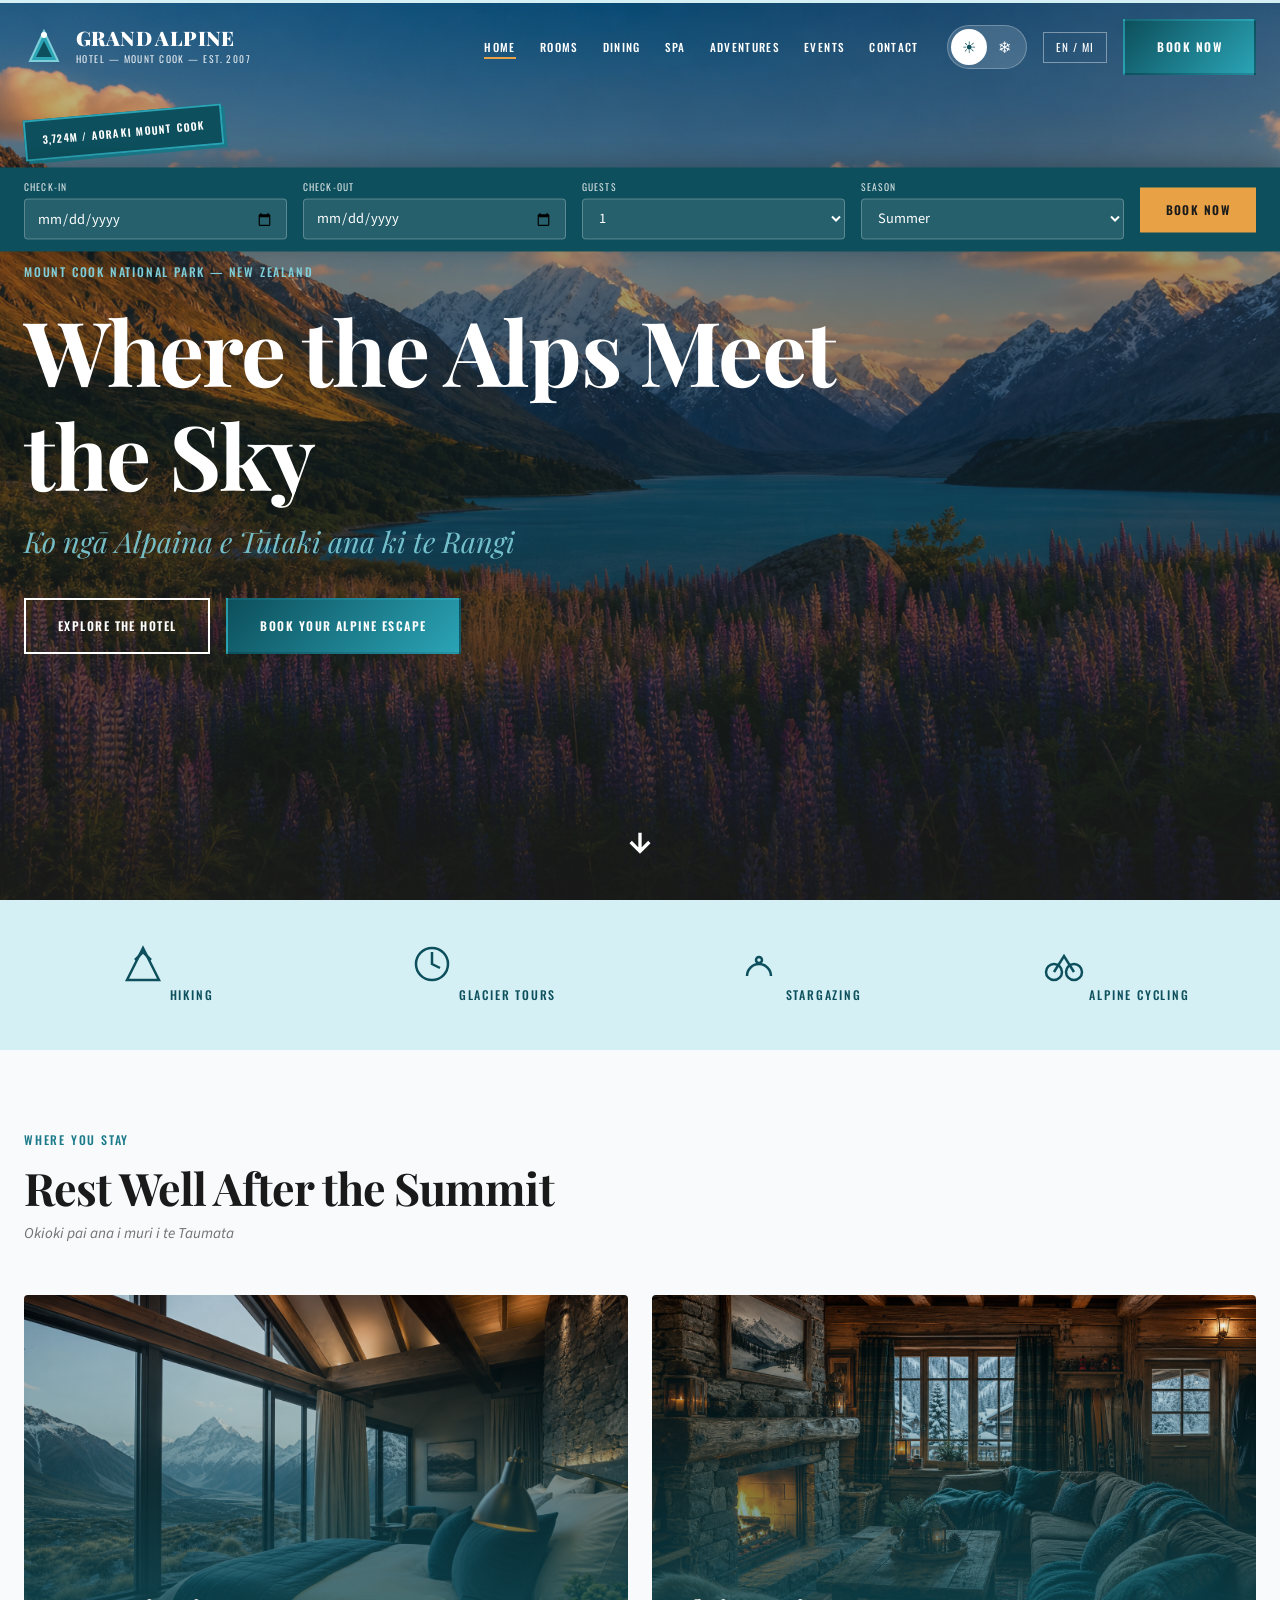
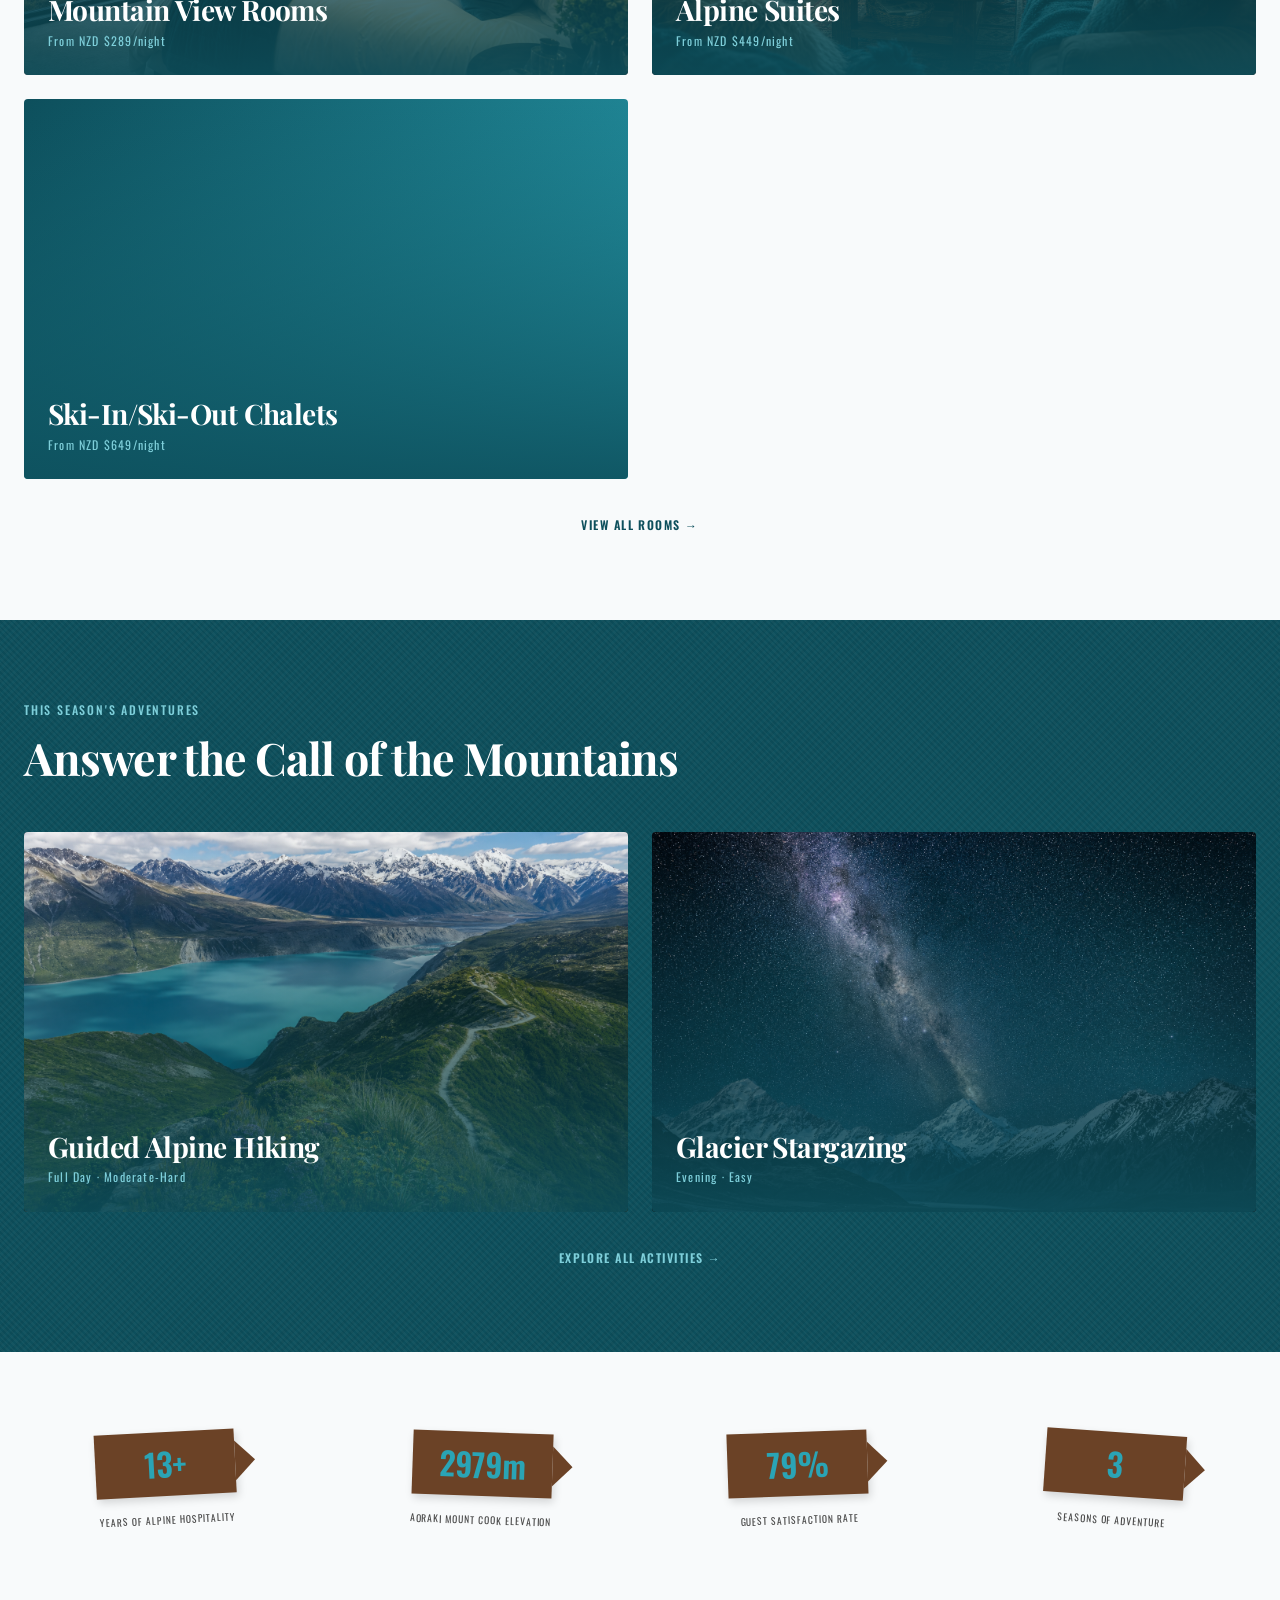
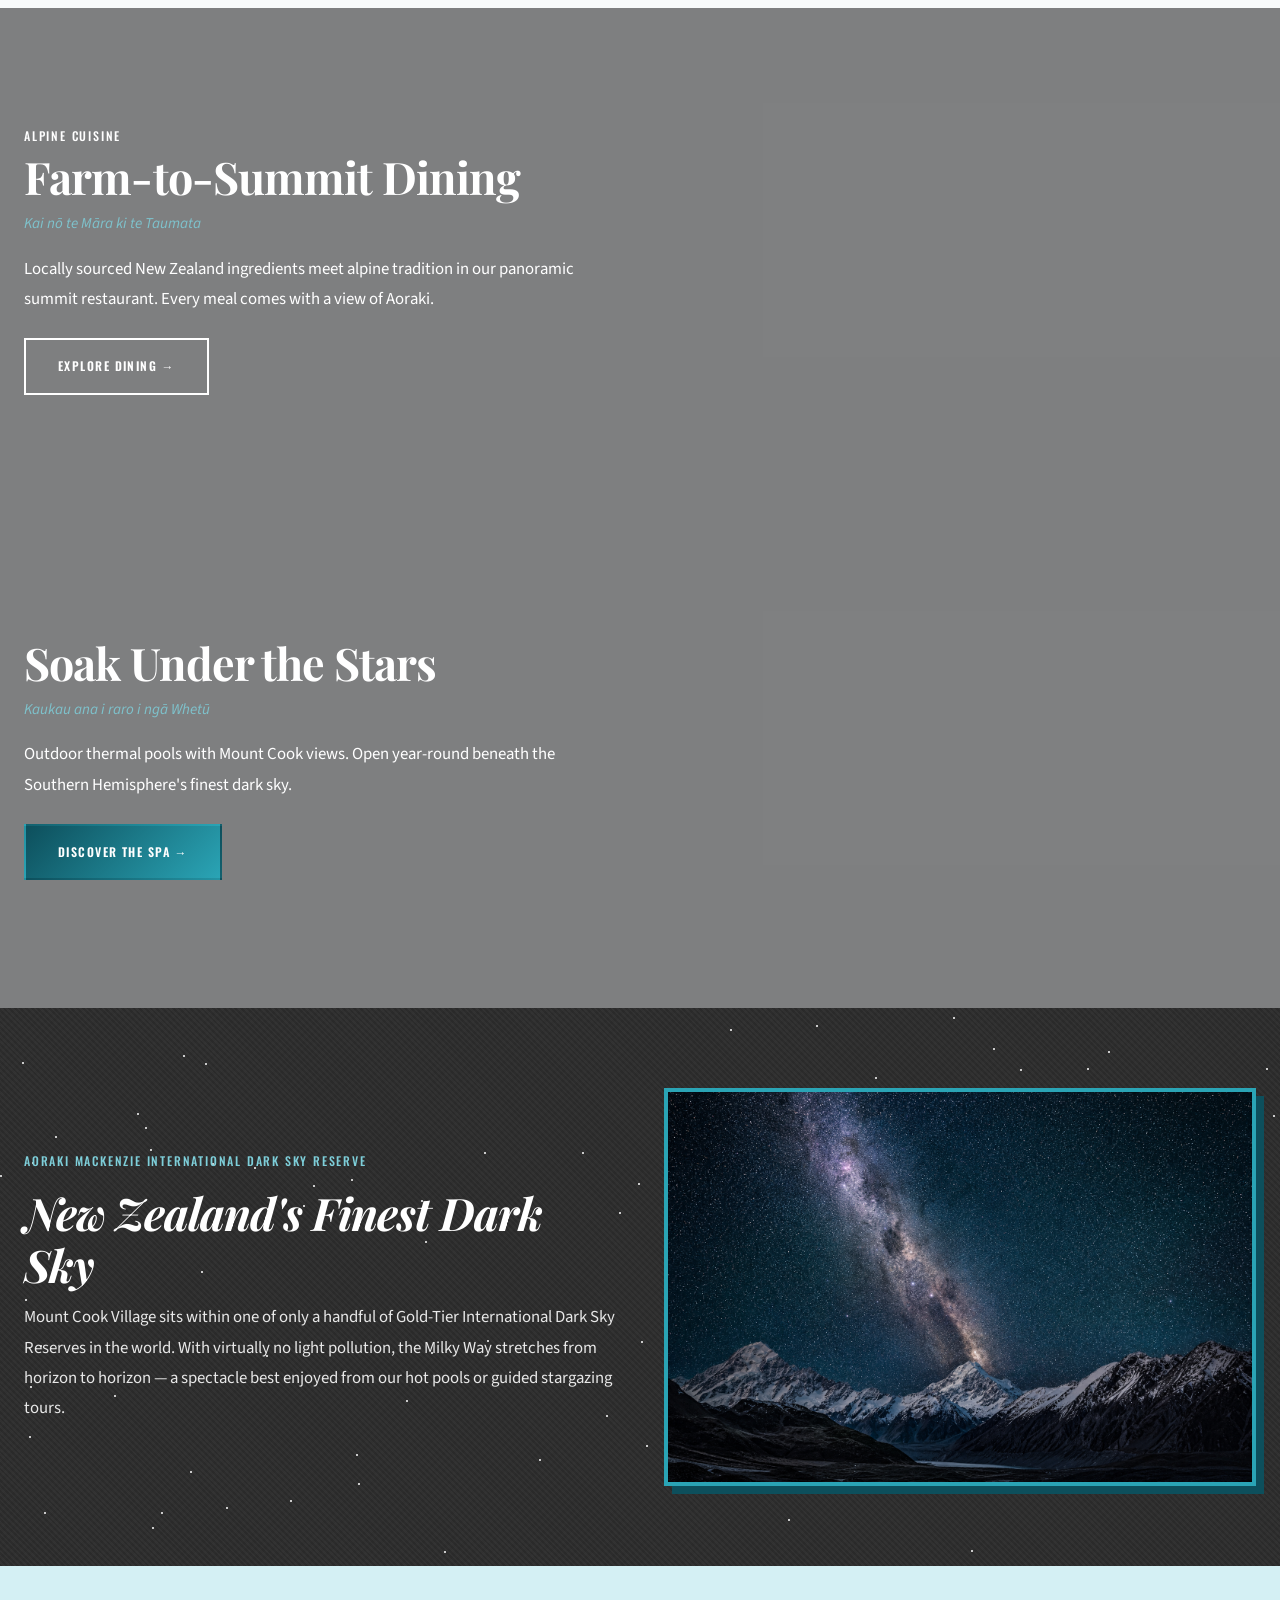
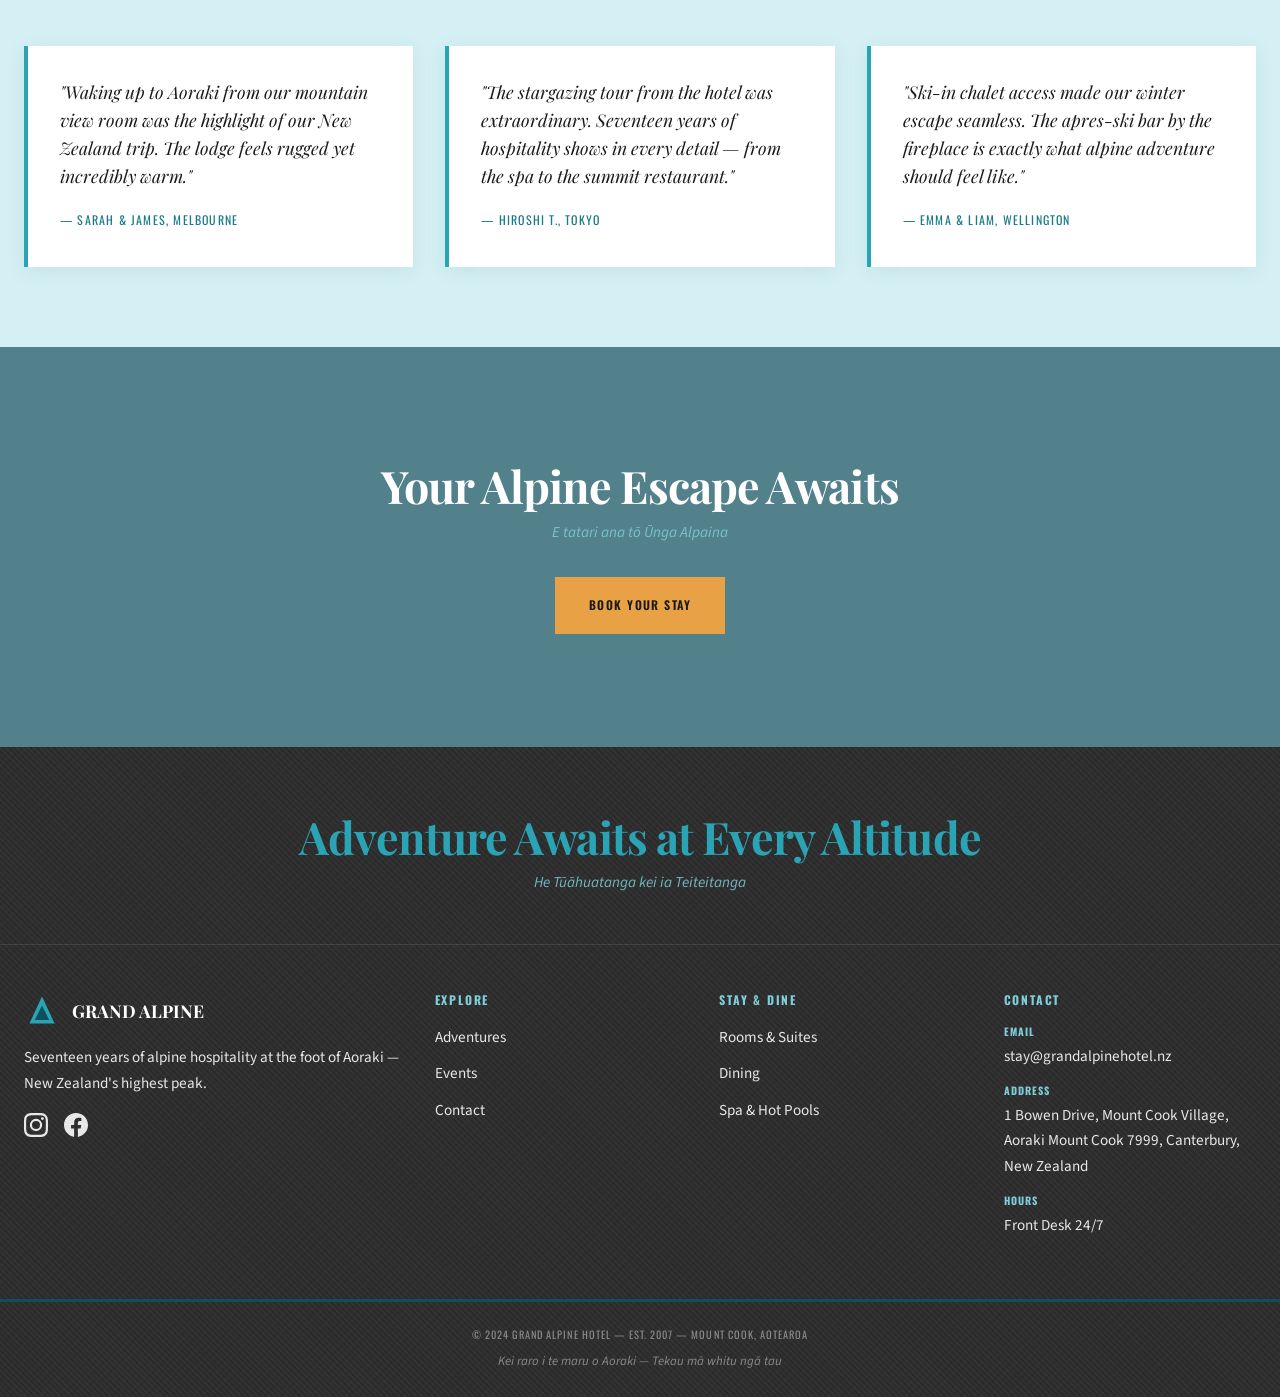
==== index.html @ 7643e5be "Add Grand Alpine Hotel bilingual alpine adventure lodge website. Seven-page static site with season " ====
<!DOCTYPE html>
<html lang="en">
<head>
  <meta charset="UTF-8">
  <meta name="viewport" content="width=device-width, initial-scale=1.0">
  <meta name="description" content="Grand Alpine Hotel — Alpine adventure lodge at the foot of Aoraki Mount Cook, New Zealand. Est. 2007.">
  <title>Grand Alpine Hotel | Mount Cook, New Zealand</title>
  <link rel="stylesheet" href="styles/base.css">
  <link rel="stylesheet" href="styles/navbar.css">
  <link rel="stylesheet" href="styles/booking-bar.css">
  <link rel="stylesheet" href="styles/hero.css">
  <link rel="stylesheet" href="styles/components.css">
  <link rel="stylesheet" href="styles/sections.css">
  <link rel="stylesheet" href="styles/responsive.css">
</head>
<body data-season="summer">

  <div class="altitude-bar" aria-hidden="true"><div class="altitude-bar__fill"></div></div>

  <header class="navbar">
    <div class="navbar__inner">
      <a href="index.html" class="navbar__logo">
        <svg viewBox="0 0 40 40" fill="none" xmlns="http://www.w3.org/2000/svg" aria-hidden="true">
          <path d="M20 4L6 34h28L20 4z" fill="#2AA4B5" stroke="#7ECFDA" stroke-width="2"/>
          <path d="M20 14L12 30h16L20 14z" fill="#0D4F5C"/>
          <circle cx="20" cy="8" r="3" fill="#FFFFFF"/>
        </svg>
        <div class="navbar__logo-text">
          <span class="navbar__logo-name">GRAND ALPINE</span>
          <span class="navbar__logo-sub">HOTEL — MOUNT COOK — EST. 2007</span>
        </div>
      </a>
      <nav class="navbar__nav">
        <ul class="navbar__links">
          <li><a href="index.html" data-en="Home" data-mi="Kāinga">Home</a></li>
          <li><a href="rooms.html" data-en="Rooms" data-mi="Rūma">Rooms</a></li>
          <li><a href="dining.html" data-en="Dining" data-mi="Kai">Dining</a></li>
          <li><a href="spa.html" data-en="Spa" data-mi="Roto">Spa</a></li>
          <li><a href="adventures.html" data-en="Adventures" data-mi="Tūāhuatanga">Adventures</a></li>
          <li><a href="events.html" data-en="Events" data-mi="Hui">Events</a></li>
          <li><a href="contact.html" data-en="Contact" data-mi="Whakapā">Contact</a></li>
        </ul>
        <div class="navbar__actions">
          <div class="season-toggle" role="group" aria-label="Season toggle">
            <button class="season-toggle__btn active" data-season="summer" aria-label="Summer" aria-pressed="true">☀</button>
            <button class="season-toggle__btn" data-season="winter" aria-label="Winter" aria-pressed="false">❄</button>
          </div>
          <button class="lang-toggle" aria-label="Switch language">EN / MI</button>
          <a href="contact.html" class="btn btn--teal" data-en="Book Now" data-mi="Rēhita Ināianei">Book Now</a>
        </div>
      </nav>
      <button class="navbar__hamburger" aria-label="Open menu">
        <span></span><span></span><span></span>
      </button>
    </div>
  </header>

  <nav class="mobile-menu" aria-label="Mobile navigation">
    <div class="elevation-badge mobile-menu__badge">3,724m / AORAKI MOUNT COOK</div>
    <a href="index.html" data-en="Home" data-mi="Kāinga">Home</a>
    <a href="rooms.html" data-en="Rooms" data-mi="Rūma">Rooms</a>
    <a href="dining.html" data-en="Dining" data-mi="Kai">Dining</a>
    <a href="spa.html" data-en="Spa" data-mi="Roto">Spa</a>
    <a href="adventures.html" data-en="Adventures" data-mi="Tūāhuatanga">Adventures</a>
    <a href="events.html" data-en="Events" data-mi="Hui">Events</a>
    <a href="contact.html" data-en="Contact" data-mi="Whakapā">Contact</a>
    <div class="mobile-menu__actions">
      <div class="season-toggle">
        <button class="season-toggle__btn active" data-season="summer" aria-label="Summer">☀</button>
        <button class="season-toggle__btn" data-season="winter" aria-label="Winter">❄</button>
      </div>
      <button class="lang-toggle">EN / MI</button>
    </div>
  </nav>

  <div class="booking-bar">
    <div class="booking-bar__inner">
      <div class="booking-bar__field">
        <label data-en="Check-In" data-mi="Rā Uru">Check-In</label>
        <input type="date" aria-label="Check-in date">
      </div>
      <div class="booking-bar__field">
        <label data-en="Check-Out" data-mi="Rā Puta">Check-Out</label>
        <input type="date" aria-label="Check-out date">
      </div>
      <div class="booking-bar__field">
        <label data-en="Guests" data-mi="Manuhiri">Guests</label>
        <select aria-label="Number of guests">
          <option>1</option><option>2</option><option>3</option><option>4</option><option>5+</option>
        </select>
      </div>
      <div class="booking-bar__field">
        <label data-en="Season" data-mi="Kōanga/Hōtoke">Season</label>
        <select data-booking-season aria-label="Season preference">
          <option value="summer" data-en="Summer" data-mi="Kōanga">Summer</option>
          <option value="winter" data-en="Winter" data-mi="Hōtoke">Winter</option>
        </select>
      </div>
      <button class="btn btn--amber" data-en="Book Now" data-mi="Rēhita Ināianei">Book Now</button>
    </div>
  </div>

  <main>
    <!-- HERO -->
    <section class="hero hero--home">
      <div class="hero__bg hero__bg--summer" aria-hidden="true"></div>
      <div class="hero__bg hero__bg--winter" aria-hidden="true"></div>
      <div class="hero__overlay"></div>
      <div class="snow-container" aria-hidden="true"></div>
      <div class="elevation-badge">3,724m / AORAKI MOUNT COOK</div>
      <div class="hero__content">
        <p class="label hero__label" data-en="Mount Cook National Park — New Zealand" data-mi="Te Pāka o Aoraki — Aotearoa">Mount Cook National Park — New Zealand</p>
        <h1 class="hero__title">
          <span data-en="Where the Alps Meet the Sky" data-mi="Ko ngā Alpaina e Tūtaki ana ki te Rangi">Where the Alps Meet the Sky</span>
        </h1>
        <p class="hero__maori" data-en="Ko ngā Alpaina e Tūtaki ana ki te Rangi" data-mi="Ko ngā Alpaina e Tūtaki ana ki te Rangi">Ko ngā Alpaina e Tūtaki ana ki te Rangi</p>
        <div class="hero__ctas">
          <a href="rooms.html" class="btn btn--outline" data-en="Explore the Hotel" data-mi="Tūhura i te Hōtēra">Explore the Hotel</a>
          <a href="contact.html" class="btn btn--teal" data-en="Book Your Alpine Escape" data-mi="Rēhita tō Ūnga Alpaina">Book Your Alpine Escape</a>
        </div>
      </div>
      <div class="scroll-arrow" aria-hidden="true">
        <svg viewBox="0 0 24 24" fill="none" stroke="currentColor" stroke-width="2.5"><path d="M12 5v14M5 12l7 7 7-7"/></svg>
      </div>
    </section>

    <!-- SEASON HIGHLIGHTS -->
    <section class="season-strip">
      <div class="season-strip__grid">
        <div class="season-strip__summer">
          <div class="season-strip__item">
            <svg viewBox="0 0 48 48" fill="none" stroke="currentColor" stroke-width="2.5"><path d="M24 8L8 40h32L24 8z"/><path d="M16 20l8-8 8 8"/></svg>
            <span class="label" data-en="Hiking" data-mi="Hīkoi">Hiking</span>
          </div>
          <div class="season-strip__item">
            <svg viewBox="0 0 48 48" fill="none" stroke="currentColor" stroke-width="2.5"><circle cx="24" cy="24" r="16"/><path d="M24 12v12l8 4"/></svg>
            <span class="label" data-en="Glacier Tours" data-mi="Haerenga Kōpatapata">Glacier Tours</span>
          </div>
          <div class="season-strip__item">
            <svg viewBox="0 0 48 48" fill="none" stroke="currentColor" stroke-width="2.5"><circle cx="24" cy="20" r="3"/><path d="M12 36c0-6.627 5.373-12 12-12s12 5.373 12 12"/></svg>
            <span class="label" data-en="Stargazing" data-mi="Mātai Whetū">Stargazing</span>
          </div>
          <div class="season-strip__item">
            <svg viewBox="0 0 48 48" fill="none" stroke="currentColor" stroke-width="2.5"><circle cx="16" cy="32" r="8"/><circle cx="36" cy="32" r="8"/><path d="M16 32l10-16 10 16"/></svg>
            <span class="label" data-en="Alpine Cycling" data-mi="Eke Pahikara Alpaina">Alpine Cycling</span>
          </div>
        </div>
        <div class="season-strip__winter">
          <div class="season-strip__item">
            <svg viewBox="0 0 48 48" fill="none" stroke="currentColor" stroke-width="2.5"><path d="M8 36l16-28 16 28"/><path d="M16 28h16"/></svg>
            <span class="label" data-en="Skiing" data-mi="Reti Hukapapa">Skiing</span>
          </div>
          <div class="season-strip__item">
            <svg viewBox="0 0 48 48" fill="none" stroke="currentColor" stroke-width="2.5"><ellipse cx="24" cy="36" rx="16" ry="4"/><path d="M12 36l6-20h12l6 20"/></svg>
            <span class="label" data-en="Snowshoeing" data-mi="Hīkoi Hukapapa">Snowshoeing</span>
          </div>
          <div class="season-strip__item">
            <svg viewBox="0 0 48 48" fill="none" stroke="currentColor" stroke-width="2.5"><path d="M24 8v32M16 16l8-8 8 8M16 32l8 8 8-8"/></svg>
            <span class="label" data-en="Ice Climbing" data-mi="Piki Tio">Ice Climbing</span>
          </div>
          <div class="season-strip__item">
            <svg viewBox="0 0 48 48" fill="none" stroke="currentColor" stroke-width="2.5"><rect x="8" y="12" width="32" height="24" rx="2"/><circle cx="24" cy="24" r="6"/></svg>
            <span class="label" data-en="Snow Photography" data-mi="Whakaahua Hukapapa">Snow Photography</span>
          </div>
        </div>
      </div>
    </section>

    <!-- ACCOMMODATION PREVIEW -->
    <section class="section accommodation-preview">
      <div class="container">
        <div class="section-heading reveal">
          <span class="label" data-en="Where You Stay" data-mi="Te Wāhi Noho">Where You Stay</span>
          <h2 data-en="Rest Well After the Summit" data-mi="Okioki pai ana i muri i te Taumata">Rest Well After the Summit</h2>
          <p class="maori-text">Okioki pai ana i muri i te Taumata</p>
        </div>
        <div class="card-grid reveal">
          <a href="rooms.html" class="tilt-card">
            <div class="tilt-card__image card-img-mountain"></div>
            <div class="tilt-card__overlay">
              <h3 class="tilt-card__title" data-en="Mountain View Rooms" data-mi="Rūma Tiro Maunga">Mountain View Rooms</h3>
              <span class="tilt-card__price" data-en="From NZD $289/night" data-mi="Mai i te $289 Pō">From NZD $289/night</span>
            </div>
          </a>
          <a href="rooms.html" class="tilt-card">
            <div class="tilt-card__image card-img-chalet"></div>
            <div class="tilt-card__overlay">
              <h3 class="tilt-card__title" data-en="Alpine Suites" data-mi="Suite Alpaina">Alpine Suites</h3>
              <span class="tilt-card__price" data-en="From NZD $449/night" data-mi="Mai i te $449 Pō">From NZD $449/night</span>
            </div>
          </a>
          <a href="rooms.html" class="tilt-card">
            <div class="tilt-card__image placeholder-teal"></div>
            <div class="tilt-card__overlay">
              <h3 class="tilt-card__title" data-en="Ski-In/Ski-Out Chalets" data-mi="Chalet Reti Hukapapa">Ski-In/Ski-Out Chalets</h3>
              <span class="tilt-card__price" data-en="From NZD $649/night" data-mi="Mai i te $649 Pō">From NZD $649/night</span>
            </div>
          </a>
        </div>
        <div class="reveal" style="margin-top:2rem;text-align:center;">
          <a href="rooms.html" class="btn--link" data-en="View All Rooms →" data-mi="Tirohia ngā Rūma Katoa →">View All Rooms →</a>
        </div>
      </div>
    </section>

    <!-- ADVENTURE SHOWCASE -->
    <section class="adventure-showcase stone-texture">
      <div class="container">
        <div class="section-heading reveal">
          <span class="label" data-en="This Season's Adventures" data-mi="Ngā Tūāhuatanga o tēnei Kōanga/Hōtoke">This Season's Adventures</span>
          <h2 data-en="Answer the Call of the Mountains" data-mi="Whakautu ki te Karanga a ngā Maunga">Answer the Call of the Mountains</h2>
        </div>
        <div class="card-grid card-grid--2 reveal">
          <div class="adventure-showcase__summer">
            <a href="adventures.html" class="tilt-card activity-card">
              <div class="tilt-card__image card-img-hiking" style="position:absolute;inset:0;"></div>
              <div class="tilt-card__overlay">
                <h3 class="tilt-card__title" data-en="Guided Alpine Hiking" data-mi="Hīkoi Alpaina Arataki">Guided Alpine Hiking</h3>
                <span class="tilt-card__price" data-en="Full Day · Moderate-Hard" data-mi="Rā Katoa · Waenganui-Kaha">Full Day · Moderate-Hard</span>
              </div>
            </a>
            <a href="adventures.html" class="tilt-card activity-card">
              <div class="tilt-card__image card-img-stargazing" style="position:absolute;inset:0;"></div>
              <div class="tilt-card__overlay">
                <h3 class="tilt-card__title" data-en="Glacier Stargazing" data-mi="Mātai Whetū Kōpatapata">Glacier Stargazing</h3>
                <span class="tilt-card__price" data-en="Evening · Easy" data-mi="Ahiahi · Ngāwari">Evening · Easy</span>
              </div>
            </a>
          </div>
          <div class="adventure-showcase__winter">
            <a href="adventures.html" class="tilt-card activity-card">
              <div class="tilt-card__image card-img-skiing" style="position:absolute;inset:0;"></div>
              <div class="tilt-card__overlay">
                <h3 class="tilt-card__title" data-en="Ski & Snowboard" data-mi="Reti me te Papa Hukapapa">Ski & Snowboard</h3>
                <span class="tilt-card__price" data-en="Full Day · All Levels" data-mi="Rā Katoa · Ngā Taumata Katoa">Full Day · All Levels</span>
              </div>
            </a>
            <a href="adventures.html" class="tilt-card activity-card">
              <div class="tilt-card__image placeholder-snow" style="position:absolute;inset:0;"></div>
              <div class="tilt-card__overlay">
                <h3 class="tilt-card__title" data-en="Snowshoeing Expedition" data-mi="Haerenga Hīkoi Hukapapa">Snowshoeing Expedition</h3>
                <span class="tilt-card__price" data-en="Half Day · Easy-Moderate" data-mi="Haurua Rā · Ngāwari-Waenganui">Half Day · Easy-Moderate</span>
              </div>
            </a>
          </div>
        </div>
        <div class="reveal" style="margin-top:2rem;text-align:center;">
          <a href="adventures.html" class="btn--link" style="color:var(--teal-light);" data-en="Explore All Activities →" data-mi="Tūhura i ngā Mahi Katoa →">Explore All Activities →</a>
        </div>
      </div>
    </section>

    <!-- TRAIL MARKER STATS -->
    <section class="trail-stats-section">
      <div class="trail-stats reveal">
        <div class="trail-marker" style="--rotation:-3deg;">
          <div class="trail-marker__sign"><span class="trail-marker__number" data-count="17" data-suffix="+">0+</span></div>
          <span class="trail-marker__label" data-en="Years of Alpine Hospitality" data-mi="Tau o te Manaaki Alpaina">Years of Alpine Hospitality</span>
        </div>
        <div class="trail-marker" style="--rotation:2deg;">
          <div class="trail-marker__sign"><span class="trail-marker__number" data-count="3724" data-suffix="m">0m</span></div>
          <span class="trail-marker__label" data-en="Aoraki Mount Cook Elevation" data-mi="Teitei o Aoraki">Aoraki Mount Cook Elevation</span>
        </div>
        <div class="trail-marker" style="--rotation:-2deg;">
          <div class="trail-marker__sign"><span class="trail-marker__number" data-count="99" data-percent="true">0%</span></div>
          <span class="trail-marker__label" data-en="Guest Satisfaction Rate" data-mi="Te Reiti Whakamihi Manuhiri">Guest Satisfaction Rate</span>
        </div>
        <div class="trail-marker" style="--rotation:4deg;">
          <div class="trail-marker__sign"><span class="trail-marker__number" data-count="4">0</span></div>
          <span class="trail-marker__label" data-en="Seasons of Adventure" data-mi="Ngā Kōanga o te Tūāhuatanga">Seasons of Adventure</span>
        </div>
      </div>
    </section>

    <!-- DINING PREVIEW -->
    <section class="parallax-section dining-preview">
      <div class="parallax-section__overlay"></div>
      <div class="parallax-section__content reveal">
        <span class="label" data-en="Alpine Cuisine" data-mi="Kai Alpaina">Alpine Cuisine</span>
        <h2 data-en="Farm-to-Summit Dining" data-mi="Kai nō te Māra ki te Taumata">Farm-to-Summit Dining</h2>
        <p class="maori-text">Kai nō te Māra ki te Taumata</p>
        <p data-en="Locally sourced New Zealand ingredients meet alpine tradition in our panoramic summit restaurant. Every meal comes with a view of Aoraki." data-mi="Ko ngā kai nō Aotearoa e tutuki ana ki ngā tikanga alpaina i roto i tō mātou wharekai tiro maunga. He tirohanga ki a Aoraki i ia kai.">Locally sourced New Zealand ingredients meet alpine tradition in our panoramic summit restaurant. Every meal comes with a view of Aoraki.</p>
        <a href="dining.html" class="btn btn--outline" data-en="Explore Dining →" data-mi="Tūhura i te Kai →">Explore Dining →</a>
      </div>
    </section>

    <!-- SPA TEASER -->
    <section class="parallax-section spa-teaser">
      <div class="parallax-section__overlay"></div>
      <div class="parallax-section__content reveal">
        <h2 data-en="Soak Under the Stars" data-mi="Kaukau ana i raro i ngā Whetū">Soak Under the Stars</h2>
        <p class="maori-text">Kaukau ana i raro i ngā Whetū</p>
        <p data-en="Outdoor thermal pools with Mount Cook views. Open year-round beneath the Southern Hemisphere's finest dark sky." data-mi="Ngā roto wera o waho me te tirohanga ki a Aoraki. Tuwhera i ngā tau katoa i raro i te rangi pōuri pai rawa o te Tonga.">Outdoor thermal pools with Mount Cook views. Open year-round beneath the Southern Hemisphere's finest dark sky.</p>
        <a href="spa.html" class="btn btn--teal" data-en="Discover the Spa →" data-mi="Tūhura i te Roto →">Discover the Spa →</a>
      </div>
    </section>

    <!-- DARK SKY FEATURE -->
    <section class="star-field stone-texture">
      <div class="star-field__stars" aria-hidden="true"></div>
      <div class="star-field__content">
        <div class="reveal">
          <span class="label" data-en="Aoraki Mackenzie International Dark Sky Reserve" data-mi="Te Rahui Rangi Pōuri o Aoraki Mackenzie">Aoraki Mackenzie International Dark Sky Reserve</span>
          <h2 data-en="New Zealand's Finest Dark Sky" data-mi="Te Rangi Pōuri Pai rawa o Aotearoa">New Zealand's Finest Dark Sky</h2>
          <p data-en="Mount Cook Village sits within one of only a handful of Gold-Tier International Dark Sky Reserves in the world. With virtually no light pollution, the Milky Way stretches from horizon to horizon — a spectacle best enjoyed from our hot pools or guided stargazing tours." data-mi="Kei roto te kāinga o Aoraki i tētahi o ngā Rahui Rangi Pōuri Auraki o te ao. Kāore he whakapōrearea mārama, ka toro te Iārā whetū mai i te pae ki te pae — he ātaahua rawa mai i ō mātou roto wera.">Mount Cook Village sits within one of only a handful of Gold-Tier International Dark Sky Reserves in the world. With virtually no light pollution, the Milky Way stretches from horizon to horizon — a spectacle best enjoyed from our hot pools or guided stargazing tours.</p>
        </div>
        <div class="star-field__image reveal">
          <img src="assets/images/adventures-stargazing.jpg" alt="Milky Way above Aoraki Mount Cook" loading="lazy" width="600" height="450">
        </div>
      </div>
    </section>

    <!-- TESTIMONIALS -->
    <section class="section testimonials-section">
      <div class="container">
        <div class="testimonial-grid reveal">
          <div class="testimonial-card">
            <blockquote data-en="&quot;Waking up to Aoraki from our mountain view room was the highlight of our New Zealand trip. The lodge feels rugged yet incredibly warm.&quot;" data-mi="&quot;Ko te whakaarahanga ki a Aoraki mai i tō mātou rūma te tino ātaahua o tō mātou haerenga Aotearoa. He ngāwari, he mahana hoki te whare.&quot;">"Waking up to Aoraki from our mountain view room was the highlight of our New Zealand trip. The lodge feels rugged yet incredibly warm."</blockquote>
            <cite data-en="— Sarah & James, Melbourne" data-mi="— Sarah rāua ko James, Melbourne">— Sarah & James, Melbourne</cite>
          </div>
          <div class="testimonial-card">
            <blockquote data-en="&quot;The stargazing tour from the hotel was extraordinary. Seventeen years of hospitality shows in every detail — from the spa to the summit restaurant.&quot;" data-mi="&quot;He tino whakamiharo te haerenga mātai whetū. E kitea ana ngā tau tekau mā whitu o te manaaki i ia taipitopito.&quot;">"The stargazing tour from the hotel was extraordinary. Seventeen years of hospitality shows in every detail — from the spa to the summit restaurant."</blockquote>
            <cite data-en="— Hiroshi T., Tokyo" data-mi="— Hiroshi T., Tokyo">— Hiroshi T., Tokyo</cite>
          </div>
          <div class="testimonial-card">
            <blockquote data-en="&quot;Ski-in chalet access made our winter escape seamless. The apres-ski bar by the fireplace is exactly what alpine adventure should feel like.&quot;" data-mi="&quot;He ngāwari te uru atu ki te chalet i te hōtoke. Ko te pae apres-ski i te ahi he pērā anō te tikanga o te tūāhuatanga alpaina.&quot;">"Ski-in chalet access made our winter escape seamless. The apres-ski bar by the fireplace is exactly what alpine adventure should feel like."</blockquote>
            <cite data-en="— Emma & Liam, Wellington" data-mi="— Emma rāua ko Liam, Te Whanganui-a-Tara">— Emma & Liam, Wellington</cite>
          </div>
        </div>
      </div>
    </section>

    <!-- BOOKING CTA -->
    <section class="cta-section booking-cta">
      <div class="cta-section__overlay"></div>
      <div class="cta-section__content reveal">
        <h2 data-en="Your Alpine Escape Awaits" data-mi="E tatari ana tō Ūnga Alpaina">Your Alpine Escape Awaits</h2>
        <p class="maori-text">E tatari ana tō Ūnga Alpaina</p>
        <a href="contact.html" class="btn btn--amber" data-en="Book Your Stay" data-mi="Rēhita tō Noho">Book Your Stay</a>
      </div>
    </section>
  </main>

  <footer class="footer stone-texture">
    <div class="footer__headline">
      <h2 data-en="Adventure Awaits at Every Altitude" data-mi="He Tūāhuatanga kei ia Teiteitanga">Adventure Awaits at Every Altitude</h2>
      <p class="maori-text">He Tūāhuatanga kei ia Teiteitanga</p>
    </div>
    <div class="footer__grid">
      <div class="footer__col">
        <div class="footer__logo">
          <svg viewBox="0 0 40 40" fill="none" aria-hidden="true"><path d="M20 4L6 34h28L20 4z" fill="#2AA4B5"/><path d="M20 14L12 30h16L20 14z" fill="#0D4F5C"/></svg>
          <span>GRAND ALPINE</span>
        </div>
        <p data-en="Seventeen years of alpine hospitality at the foot of Aoraki — New Zealand's highest peak." data-mi="Tekau mā whitu ngā tau o te manaaki alpaina i raro i a Aoraki — te maunga teitei rawa o Aotearoa.">Seventeen years of alpine hospitality at the foot of Aoraki — New Zealand's highest peak.</p>
        <div class="footer__social">
          <a href="#" aria-label="Instagram"><svg viewBox="0 0 24 24" fill="currentColor"><path d="M12 2.163c3.204 0 3.584.012 4.85.07 3.252.148 4.771 1.691 4.919 4.919.058 1.265.069 1.645.069 4.849 0 3.205-.012 3.584-.069 4.849-.149 3.225-1.664 4.771-4.919 4.919-1.266.058-1.644.07-4.85.07-3.204 0-3.584-.012-4.849-.07-3.26-.149-4.771-1.699-4.919-4.92-.058-1.265-.07-1.644-.07-4.849 0-3.204.013-3.583.07-4.849.149-3.227 1.664-4.771 4.919-4.919 1.266-.057 1.645-.069 4.849-.069zM12 0C8.741 0 8.333.014 7.053.072 2.695.272.273 2.69.073 7.052.014 8.333 0 8.741 0 12c0 3.259.014 3.668.072 4.948.2 4.358 2.618 6.78 6.98 6.98C8.333 23.986 8.741 24 12 24c3.259 0 3.668-.014 4.948-.072 4.354-.2 6.782-2.618 6.979-6.98.059-1.28.073-1.689.073-4.948 0-3.259-.014-3.667-.072-4.947-.196-4.354-2.617-6.78-6.979-6.98C15.668.014 15.259 0 12 0zm0 5.838a6.162 6.162 0 100 12.324 6.162 6.162 0 000-12.324zM12 16a4 4 0 110-8 4 4 0 010 8zm6.406-11.845a1.44 1.44 0 100 2.881 1.44 1.44 0 000-2.881z"/></svg></a>
          <a href="#" aria-label="Facebook"><svg viewBox="0 0 24 24" fill="currentColor"><path d="M24 12.073c0-6.627-5.373-12-12-12s-12 5.373-12 12c0 5.99 4.388 10.954 10.125 11.854v-8.385H7.078v-3.47h3.047V9.43c0-3.007 1.792-4.669 4.533-4.669 1.312 0 2.686.235 2.686.235v2.953H15.83c-1.491 0-1.956.925-1.956 1.874v2.25h3.328l-.532 3.47h-2.796v8.385C19.612 23.027 24 18.062 24 12.073z"/></svg></a>
        </div>
      </div>
      <div class="footer__col">
        <h4 data-en="Explore" data-mi="Tūhura">Explore</h4>
        <ul>
          <li><a href="adventures.html" data-en="Adventures" data-mi="Tūāhuatanga">Adventures</a></li>
          <li><a href="events.html" data-en="Events" data-mi="Hui">Events</a></li>
          <li><a href="contact.html" data-en="Contact" data-mi="Whakapā">Contact</a></li>
        </ul>
      </div>
      <div class="footer__col">
        <h4 data-en="Stay & Dine" data-mi="Noho & Kai">Stay & Dine</h4>
        <ul>
          <li><a href="rooms.html" data-en="Rooms & Suites" data-mi="Rūma & Suite">Rooms & Suites</a></li>
          <li><a href="dining.html" data-en="Dining" data-mi="Kai">Dining</a></li>
          <li><a href="spa.html" data-en="Spa & Hot Pools" data-mi="Roto Whakaora">Spa & Hot Pools</a></li>
        </ul>
      </div>
      <div class="footer__col">
        <h4 data-en="Contact" data-mi="Whakapā">Contact</h4>
        <div class="footer__contact-item">
          <strong>Email</strong>
          <a href="mailto:stay@grandalpinehotel.nz">stay@grandalpinehotel.nz</a>
        </div>
        <div class="footer__contact-item">
          <strong data-en="Address" data-mi="Wāhi Noho">Address</strong>
          1 Bowen Drive, Mount Cook Village, Aoraki Mount Cook 7999, Canterbury, New Zealand
        </div>
        <div class="footer__contact-item">
          <strong data-en="Hours" data-mi="Ngā Haora">Hours</strong>
          <span data-en="Front Desk 24/7" data-mi="Te Papatohu 24/7">Front Desk 24/7</span>
        </div>
      </div>
    </div>
    <div class="footer__bottom">
      <p>© 2024 GRAND ALPINE HOTEL — EST. 2007 — MOUNT COOK, AOTEAROA</p>
      <p class="maori-line">Kei raro i te maru o Aoraki — Tekau mā whitu ngā tau</p>
    </div>
  </footer>

  <script src="js/season.js"></script>
  <script src="js/language.js"></script>
  <script src="js/main.js"></script>
  <script src="js/tilt.js"></script>
  <script src="js/booking.js"></script>
</body>
</html>
---- styles/base.css ----
@import url('https://fonts.googleapis.com/css2?family=Playfair+Display:ital,wght@0,700;0,900;1,700&family=Source+Sans+Pro:wght@300;400;600&family=Oswald:wght@400;500;600&display=swap');

:root {
  --teal-deep: #0D4F5C;
  --teal-mid: #1A7A8A;
  --teal-bright: #2AA4B5;
  --teal-light: #7ECFDA;
  --teal-pale: #D4F0F4;
  --alpine-white: #F8FAFB;
  --snow: #FFFFFF;
  --stone-dark: #2C2C2C;
  --stone-mid: #4A4A4A;
  --stone-light: #8A8A8A;
  --stone-pale: #E8E8E8;
  --timber: #6B4226;
  --timber-light: #8B5E3C;
  --warm-amber: #E8A245;
  --text-dark: #1A1A1A;
  --text-mid: #5A5A5A;
  --gradient-teal: linear-gradient(135deg, #0D4F5C, #2AA4B5);
  --gradient-dark: linear-gradient(180deg, rgba(13,79,92,0.2) 0%, rgba(28,28,28,0.85) 100%);
  --gradient-summit: linear-gradient(180deg, rgba(248,250,251,0) 0%, rgba(13,79,92,0.9) 100%);
  --font-display: 'Playfair Display', serif;
  --font-body: 'Source Sans Pro', sans-serif;
  --font-label: 'Oswald', sans-serif;
  --text-hero: clamp(3rem, 7vw, 7rem);
  --text-h1: clamp(2.2rem, 5vw, 4.5rem);
  --text-h2: clamp(1.6rem, 3.5vw, 3rem);
  --text-h3: clamp(1.2rem, 2.2vw, 1.8rem);
  --text-body: 1.05rem;
  --text-small: 0.85rem;
  --text-label: 0.75rem;
  --nav-height: 80px;
  --transition-fast: 0.3s ease;
  --transition-reveal: 0.6s ease-out;
}

*, *::before, *::after {
  box-sizing: border-box;
  margin: 0;
  padding: 0;
}

html {
  scroll-behavior: smooth;
  font-size: 16px;
}

body {
  font-family: var(--font-body);
  font-size: var(--text-body);
  line-height: 1.7;
  color: var(--text-dark);
  background: var(--alpine-white);
  overflow-x: hidden;
}

body[data-season="winter"] {
  --season-accent: var(--teal-light);
  --season-warm: var(--teal-pale);
}

body[data-season="summer"] {
  --season-accent: var(--warm-amber);
  --season-warm: var(--teal-pale);
}

img {
  max-width: 100%;
  height: auto;
  display: block;
}

a {
  color: inherit;
  text-decoration: none;
}

ul {
  list-style: none;
}

h1, h2, h3, h4 {
  font-family: var(--font-display);
  font-weight: 700;
  letter-spacing: -0.02em;
  line-height: 1.15;
}

.label {
  font-family: var(--font-label);
  font-size: var(--text-label);
  font-weight: 500;
  text-transform: uppercase;
  letter-spacing: 0.15em;
}

.maori-text {
  font-style: italic;
  opacity: 0.85;
  font-size: 0.9em;
}

.container {
  width: 100%;
  max-width: 1280px;
  margin: 0 auto;
  padding: 0 1.5rem;
}

.section {
  padding: 5rem 0;
}

.section-heading {
  margin-bottom: 3rem;
}

.section-heading .label {
  color: var(--teal-mid);
  display: block;
  margin-bottom: 0.75rem;
}

.section-heading h2 {
  font-size: var(--text-h2);
  color: var(--text-dark);
}

.section-heading .maori-text {
  color: var(--text-mid);
  margin-top: 0.5rem;
}

/* Stone texture */
.stone-texture {
  position: relative;
}

.stone-texture::before {
  content: '';
  position: absolute;
  inset: 0;
  background-image:
    repeating-linear-gradient(45deg, transparent, transparent 2px, rgba(255,255,255,0.03) 2px, rgba(255,255,255,0.03) 4px),
    repeating-linear-gradient(-45deg, transparent, transparent 3px, rgba(0,0,0,0.05) 3px, rgba(0,0,0,0.05) 6px);
  pointer-events: none;
  z-index: 1;
}

.stone-texture > * {
  position: relative;
  z-index: 2;
}

/* Altitude progress bar */
.altitude-bar {
  position: fixed;
  top: 0;
  left: 0;
  width: 100%;
  height: 3px;
  background: var(--teal-pale);
  z-index: 10000;
}

.altitude-bar__fill {
  height: 100%;
  width: 0%;
  background: var(--gradient-teal);
  transition: width 0.1s linear;
}

/* Buttons */
.btn {
  display: inline-flex;
  align-items: center;
  justify-content: center;
  gap: 0.5rem;
  font-family: var(--font-label);
  font-size: var(--text-label);
  font-weight: 600;
  text-transform: uppercase;
  letter-spacing: 0.12em;
  padding: 1rem 2rem;
  border: 2px solid transparent;
  cursor: pointer;
  transition: all var(--transition-fast);
}

.btn--outline {
  border-color: var(--snow);
  color: var(--snow);
  background: transparent;
}

.btn--outline:hover {
  background: var(--snow);
  color: var(--teal-deep);
}

.btn--teal {
  background: var(--gradient-teal);
  color: var(--snow);
  border-color: transparent;
}

.btn--teal:hover {
  filter: brightness(1.1);
  transform: translateY(-2px);
}

.btn--amber {
  background: var(--warm-amber);
  color: var(--text-dark);
  border-color: transparent;
}

.btn--amber:hover {
  filter: brightness(1.08);
  transform: translateY(-2px);
}

.btn--link {
  font-family: var(--font-label);
  font-size: var(--text-label);
  text-transform: uppercase;
  letter-spacing: 0.12em;
  color: var(--teal-deep);
  font-weight: 600;
  display: inline-flex;
  align-items: center;
  gap: 0.5rem;
  transition: gap var(--transition-fast);
}

.btn--link:hover {
  gap: 0.75rem;
  color: var(--teal-bright);
}

/* Scroll reveal */
.reveal {
  opacity: 0;
  transform: translateY(40px);
  transition: opacity var(--transition-reveal), transform var(--transition-reveal);
}

.reveal.visible {
  opacity: 1;
  transform: translateY(0);
}

/* Gradient placeholders */
.placeholder-teal {
  background: linear-gradient(135deg, var(--teal-deep), var(--teal-bright));
}

.placeholder-snow {
  background: linear-gradient(180deg, #E8F4F8 0%, #B8D4E8 50%, var(--teal-pale) 100%);
}

.placeholder-mountain {
  background: linear-gradient(180deg, var(--teal-light) 0%, var(--teal-mid) 40%, var(--stone-dark) 100%);
}

/* Diamond bullets */
.feature-list li {
  position: relative;
  padding-left: 1.5rem;
  margin-bottom: 0.75rem;
  color: var(--text-mid);
}

.feature-list li::before {
  content: '';
  position: absolute;
  left: 0;
  top: 0.55em;
  width: 8px;
  height: 8px;
  background: var(--teal-bright);
  transform: rotate(45deg);
}
---- styles/navbar.css ----
.navbar {
  position: fixed;
  top: 3px;
  left: 0;
  width: 100%;
  z-index: 9999;
  padding: 1rem 0;
  transition: background var(--transition-fast), padding var(--transition-fast), box-shadow var(--transition-fast);
}

.navbar.scrolled {
  background: var(--teal-deep);
  padding: 0.75rem 0;
  box-shadow: 0 4px 20px rgba(13, 79, 92, 0.3);
}

.navbar__inner {
  display: flex;
  align-items: center;
  justify-content: space-between;
  max-width: 1400px;
  margin: 0 auto;
  padding: 0 1.5rem;
}

.navbar__logo {
  display: flex;
  align-items: center;
  gap: 0.75rem;
  color: var(--snow);
  flex-shrink: 0;
}

.navbar__logo svg {
  width: 40px;
  height: 40px;
  flex-shrink: 0;
}

.navbar__logo-text {
  display: flex;
  flex-direction: column;
}

.navbar__logo-name {
  font-family: var(--font-display);
  font-size: 1.25rem;
  font-weight: 900;
  line-height: 1.1;
  letter-spacing: 0.02em;
}

.navbar__logo-sub {
  font-family: var(--font-label);
  font-size: 0.6rem;
  letter-spacing: 0.15em;
  opacity: 0.85;
  margin-top: 2px;
}

.navbar__nav {
  display: flex;
  align-items: center;
  gap: 1.75rem;
}

.navbar__links {
  display: flex;
  gap: 1.5rem;
}

.navbar__links a {
  font-family: var(--font-label);
  font-size: 0.7rem;
  font-weight: 500;
  text-transform: uppercase;
  letter-spacing: 0.12em;
  color: var(--snow);
  position: relative;
  padding: 0.25rem 0;
  transition: color var(--transition-fast);
}

.navbar__links a::after {
  content: '';
  position: absolute;
  bottom: 0;
  left: 0;
  width: 0;
  height: 2px;
  background: var(--warm-amber);
  transition: width var(--transition-fast);
}

.navbar__links a:hover::after,
.navbar__links a.active::after {
  width: 100%;
}

.navbar__actions {
  display: flex;
  align-items: center;
  gap: 1rem;
}

/* Season toggle */
.season-toggle {
  display: flex;
  align-items: center;
  background: rgba(255, 255, 255, 0.15);
  border-radius: 30px;
  padding: 3px;
  border: 1px solid rgba(255, 255, 255, 0.25);
}

.season-toggle__btn {
  display: flex;
  align-items: center;
  justify-content: center;
  width: 36px;
  height: 36px;
  border: none;
  background: transparent;
  color: var(--snow);
  cursor: pointer;
  border-radius: 50%;
  transition: all var(--transition-fast);
  font-size: 1rem;
}

.season-toggle__btn.active {
  background: var(--snow);
  color: var(--teal-deep);
}

.season-toggle__btn:hover:not(.active) {
  background: rgba(255, 255, 255, 0.2);
}

/* Language toggle */
.lang-toggle {
  font-family: var(--font-label);
  font-size: 0.7rem;
  letter-spacing: 0.1em;
  color: var(--snow);
  background: none;
  border: 1px solid rgba(255, 255, 255, 0.4);
  padding: 0.4rem 0.75rem;
  cursor: pointer;
  transition: all var(--transition-fast);
}

.lang-toggle:hover {
  background: rgba(255, 255, 255, 0.15);
  border-color: var(--snow);
}

/* Hamburger */
.navbar__hamburger {
  display: none;
  flex-direction: column;
  gap: 6px;
  background: none;
  border: none;
  cursor: pointer;
  padding: 0.5rem;
  z-index: 10001;
}

.navbar__hamburger span {
  display: block;
  width: 28px;
  height: 3px;
  background: var(--snow);
  transition: all var(--transition-fast);
  border-radius: 2px;
}

.navbar__hamburger.open span:nth-child(1) {
  transform: rotate(45deg) translate(6px, 6px);
}

.navbar__hamburger.open span:nth-child(2) {
  opacity: 0;
}

.navbar__hamburger.open span:nth-child(3) {
  transform: rotate(-45deg) translate(6px, -6px);
}

/* Mobile overlay */
.mobile-menu {
  position: fixed;
  inset: 0;
  background: var(--teal-deep);
  z-index: 10000;
  display: flex;
  flex-direction: column;
  align-items: center;
  justify-content: center;
  gap: 2rem;
  opacity: 0;
  visibility: hidden;
  transition: opacity var(--transition-fast), visibility var(--transition-fast);
}

.mobile-menu.open {
  opacity: 1;
  visibility: visible;
}

.mobile-menu a {
  font-family: var(--font-display);
  font-size: 2rem;
  font-weight: 700;
  color: var(--snow);
  transition: color var(--transition-fast);
}

.mobile-menu a:hover {
  color: var(--warm-amber);
}

.mobile-menu__badge {
  position: absolute;
  top: 5rem;
  right: 2rem;
}

.mobile-menu__actions {
  display: flex;
  gap: 1rem;
  margin-top: 1rem;
}
---- styles/booking-bar.css ----
.booking-bar {
  position: fixed;
  left: 0;
  right: 0;
  background: var(--teal-deep);
  color: var(--snow);
  z-index: 9998;
  transform: translateY(100%);
  transition: transform 0.4s ease-out;
  box-shadow: 0 -4px 20px rgba(0, 0, 0, 0.2);
}

.booking-bar.visible {
  transform: translateY(0);
}

.booking-bar__inner {
  display: flex;
  align-items: center;
  gap: 1rem;
  max-width: 1400px;
  margin: 0 auto;
  padding: 0.75rem 1.5rem;
  flex-wrap: wrap;
}

.booking-bar__field {
  display: flex;
  flex-direction: column;
  gap: 0.2rem;
  flex: 1;
  min-width: 120px;
}

.booking-bar__field label {
  font-family: var(--font-label);
  font-size: 0.6rem;
  text-transform: uppercase;
  letter-spacing: 0.12em;
  opacity: 0.8;
}

.booking-bar__field input,
.booking-bar__field select {
  background: rgba(255, 255, 255, 0.1);
  border: 1px solid rgba(255, 255, 255, 0.25);
  color: var(--snow);
  padding: 0.5rem 0.75rem;
  font-family: var(--font-body);
  font-size: 0.9rem;
  border-radius: 4px;
}

.booking-bar__field input:focus,
.booking-bar__field select:focus {
  outline: none;
  border-color: var(--teal-light);
}

.booking-bar__field select option {
  background: var(--teal-deep);
  color: var(--snow);
}

.booking-bar .btn--amber {
  flex-shrink: 0;
  padding: 0.75rem 1.5rem;
  white-space: nowrap;
}
---- styles/hero.css ----
.hero {
  position: relative;
  min-height: 100vh;
  display: flex;
  align-items: center;
  overflow: hidden;
}

.hero__bg {
  position: absolute;
  inset: 0;
  background-size: cover;
  background-position: center;
  background-repeat: no-repeat;
  transition: opacity 0.5s ease;
}

.hero--home .hero__bg--summer {
  background-image: url('../assets/images/hero-mountain-summer.jpg');
  opacity: 1;
}

.hero--home .hero__bg--winter {
  background-image: url('../assets/images/hero-mountain-winter.jpg');
  opacity: 0;
}

body[data-season="winter"] .hero--home .hero__bg--summer {
  opacity: 0;
}

body[data-season="winter"] .hero--home .hero__bg--winter {
  opacity: 1;
}

.hero__overlay {
  position: absolute;
  inset: 0;
  background: var(--gradient-dark);
}

.hero__content {
  position: relative;
  z-index: 3;
  padding: calc(var(--nav-height) + 3rem) 1.5rem 4rem;
  max-width: 1400px;
  margin: 0 auto;
  width: 100%;
}

.hero__label {
  color: var(--teal-light);
  margin-bottom: 1rem;
}

.hero__title {
  font-size: var(--text-hero);
  color: var(--snow);
  max-width: 900px;
  margin-bottom: 0.75rem;
}

.hero__maori {
  font-family: var(--font-display);
  font-size: clamp(1.2rem, 2.5vw, 1.8rem);
  font-style: italic;
  color: var(--teal-light);
  margin-bottom: 2rem;
  opacity: 0.9;
}

.hero__ctas {
  display: flex;
  flex-wrap: wrap;
  gap: 1rem;
  margin-bottom: 3rem;
}

/* Page heroes */
.hero--page {
  min-height: 60vh;
}

.hero--page .hero__bg {
  background-attachment: fixed;
}

.hero--rooms .hero__bg { background-image: url('../assets/images/rooms-mountain-view.jpg'); }
.hero--dining .hero__bg { background-image: url('../assets/images/dining-restaurant.jpg'); }
.hero--spa .hero__bg { background-image: url('../assets/images/spa-hot-pools.jpg'); }
.hero--adventures .hero__bg--summer { background-image: url('../assets/images/adventures-hiking.jpg'); }
.hero--adventures .hero__bg--winter { background-image: url('../assets/images/adventures-skiing.jpg'); }
.hero--events .hero__bg { background-image: url('../assets/images/events-conference.jpg'); }
.hero--contact .hero__bg { background-image: url('../assets/images/contact-lobby.jpg'); }

.hero--adventures .hero__bg--winter { opacity: 0; }
body[data-season="winter"] .hero--adventures .hero__bg--summer { opacity: 0; }
body[data-season="winter"] .hero--adventures .hero__bg--winter { opacity: 1; }

.hero--page .hero__title {
  font-size: var(--text-h1);
}

.hero--page .hero__content {
  text-align: left;
}

/* Elevation badge */
.elevation-badge {
  display: inline-block;
  background: var(--teal-deep);
  color: var(--snow);
  font-family: var(--font-label);
  font-size: 0.65rem;
  font-weight: 600;
  text-transform: uppercase;
  letter-spacing: 0.12em;
  padding: 0.6rem 1rem;
  transform: rotate(-5deg);
  border: 2px solid var(--teal-bright);
  box-shadow: 3px 3px 0 var(--teal-mid);
  position: absolute;
  z-index: 4;
}

.hero .elevation-badge {
  top: calc(var(--nav-height) + 2rem);
  left: 1.5rem;
}

/* Scroll arrow */
.scroll-arrow {
  position: absolute;
  bottom: 2rem;
  left: 50%;
  transform: translateX(-50%);
  z-index: 3;
  color: var(--snow);
  animation: bounceArrow 1.2s ease-in-out infinite;
}

.scroll-arrow svg {
  width: 32px;
  height: 32px;
}

@keyframes bounceArrow {
  0%, 100% { transform: translateX(-50%) translateY(0); }
  50% { transform: translateX(-50%) translateY(12px); }
}

/* Snow particles */
.snow-container {
  position: absolute;
  inset: 0;
  pointer-events: none;
  z-index: 2;
  overflow: hidden;
  opacity: 0;
  transition: opacity 0.5s ease;
}

body[data-season="winter"] .snow-container {
  opacity: 1;
}

.snowflake {
  position: absolute;
  top: -10px;
  width: 4px;
  height: 4px;
  background: var(--snow);
  border-radius: 50%;
  opacity: 0.7;
  animation: snowfall linear infinite;
}

@keyframes snowfall {
  0% { transform: translateY(-10px) translateX(0); opacity: 0.7; }
  100% { transform: translateY(100vh) translateX(20px); opacity: 0.2; }
}

/* Parallax sections */
.parallax-section {
  position: relative;
  min-height: 500px;
  display: flex;
  align-items: center;
  background-size: cover;
  background-position: center;
  background-attachment: fixed;
}

.parallax-section__overlay {
  position: absolute;
  inset: 0;
  background: rgba(28, 28, 28, 0.55);
}

.parallax-section__content {
  position: relative;
  z-index: 2;
  padding: 4rem 1.5rem;
  max-width: 1280px;
  margin: 0 auto;
  width: 100%;
  color: var(--snow);
}

.parallax-section__content h2 {
  font-size: var(--text-h2);
  margin-bottom: 0.5rem;
}

.parallax-section__content .maori-text {
  color: var(--teal-light);
  margin-bottom: 1rem;
}

.parallax-section__content p {
  max-width: 550px;
  margin-bottom: 1.5rem;
  line-height: 1.8;
}
---- styles/components.css ----
/* Cards with tilt */
.card-grid {
  display: grid;
  grid-template-columns: repeat(3, 1fr);
  gap: 1.5rem;
}

.card-grid--2 {
  grid-template-columns: repeat(2, 1fr);
}

.tilt-card {
  position: relative;
  border-radius: 4px;
  overflow: hidden;
  transform-style: preserve-3d;
  perspective: 1000px;
  cursor: pointer;
  min-height: 380px;
}

.tilt-card__image {
  position: absolute;
  inset: 0;
  background-size: cover;
  background-position: center;
  transition: transform 0.6s ease;
}

.tilt-card:hover .tilt-card__image {
  transform: scale(1.05);
}

.tilt-card__overlay {
  position: absolute;
  inset: 0;
  background: var(--gradient-summit);
  display: flex;
  flex-direction: column;
  justify-content: flex-end;
  padding: 1.5rem;
  color: var(--snow);
}

.tilt-card__title {
  font-size: var(--text-h3);
  margin-bottom: 0.25rem;
}

.tilt-card__price {
  font-family: var(--font-label);
  font-size: var(--text-label);
  letter-spacing: 0.1em;
  color: var(--teal-light);
}

/* Activity cards */
.activity-card {
  position: relative;
  border-radius: 4px;
  overflow: hidden;
  background: var(--stone-dark);
  transform-style: preserve-3d;
  perspective: 1000px;
  transition: opacity 0.3s ease, transform 0.3s ease;
}

.activity-card.hidden {
  opacity: 0;
  transform: scale(0.95);
  pointer-events: none;
  position: absolute;
  visibility: hidden;
}

.activity-card__image {
  height: 220px;
  background-size: cover;
  background-position: center;
}

.activity-card__body {
  padding: 1.5rem;
  color: var(--snow);
}

.activity-card__badge {
  display: inline-block;
  background: var(--teal-bright);
  color: var(--snow);
  font-family: var(--font-label);
  font-size: 0.65rem;
  text-transform: uppercase;
  letter-spacing: 0.1em;
  padding: 0.3rem 0.6rem;
  margin-bottom: 0.75rem;
}

.activity-card__title {
  font-size: var(--text-h3);
  margin-bottom: 0.5rem;
}

.activity-card__desc {
  font-size: 0.95rem;
  color: var(--stone-pale);
  margin-bottom: 1rem;
  line-height: 1.6;
}

.activity-card__meta {
  display: flex;
  gap: 1rem;
  margin-bottom: 1rem;
}

.activity-card__meta span {
  font-family: var(--font-label);
  font-size: 0.65rem;
  text-transform: uppercase;
  letter-spacing: 0.1em;
  color: var(--teal-light);
}

/* Season highlights strip */
.season-strip {
  background: var(--teal-pale);
  padding: 2.5rem 0;
}

.season-strip__grid {
  display: grid;
  grid-template-columns: repeat(4, 1fr);
  gap: 2rem;
  max-width: 1280px;
  margin: 0 auto;
  padding: 0 1.5rem;
}

.season-strip__item {
  text-align: center;
  transition: opacity 0.5s ease, transform 0.5s ease;
}

.season-strip__item svg {
  width: 48px;
  height: 48px;
  color: var(--teal-deep);
  margin: 0 auto 0.75rem;
}

.season-strip__item .label {
  color: var(--teal-deep);
}

.season-strip__summer,
.season-strip__winter {
  display: contents;
}

body[data-season="summer"] .season-strip__winter {
  display: none;
}

body[data-season="winter"] .season-strip__summer {
  display: none;
}

/* Trail marker stats */
.trail-stats {
  display: grid;
  grid-template-columns: repeat(4, 1fr);
  gap: 2rem;
  padding: 0 1.5rem;
  max-width: 1280px;
  margin: 0 auto;
}

.trail-marker {
  text-align: center;
  transform: rotate(var(--rotation, 0deg));
  transition: transform 0.3s ease;
}

.trail-marker:hover {
  transform: rotate(var(--rotation, 0deg)) scale(1.05);
}

.trail-marker__sign {
  position: relative;
  background: var(--timber);
  color: var(--snow);
  padding: 1rem 1.5rem;
  margin-bottom: 0.5rem;
  display: inline-block;
  min-width: 140px;
  box-shadow: 2px 4px 8px rgba(0,0,0,0.15);
}

.trail-marker__sign::after {
  content: '';
  position: absolute;
  right: -20px;
  top: 50%;
  transform: translateY(-50%);
  border: 20px solid transparent;
  border-left-color: var(--timber);
  border-right: 0;
}

.trail-marker__number {
  font-family: var(--font-label);
  font-size: 2rem;
  font-weight: 600;
  color: var(--teal-bright);
  display: block;
  line-height: 1;
}

.trail-marker__label {
  font-family: var(--font-label);
  font-size: 0.6rem;
  text-transform: uppercase;
  letter-spacing: 0.1em;
  color: var(--stone-mid);
  margin-top: 0.5rem;
  display: block;
}

.trail-marker.wobble {
  animation: wobble 0.6s ease;
}

@keyframes wobble {
  0%, 100% { transform: rotate(var(--rotation, 0deg)); }
  25% { transform: rotate(calc(var(--rotation, 0deg) + 3deg)); }
  75% { transform: rotate(calc(var(--rotation, 0deg) - 3deg)); }
}

/* Testimonials */
.testimonial-grid {
  display: grid;
  grid-template-columns: repeat(3, 1fr);
  gap: 2rem;
}

.testimonial-card {
  background: var(--snow);
  padding: 2rem;
  border-left: 4px solid var(--teal-bright);
  box-shadow: 0 4px 20px rgba(13, 79, 92, 0.08);
}

.testimonial-card blockquote {
  font-family: var(--font-display);
  font-style: italic;
  font-size: 1.1rem;
  line-height: 1.6;
  margin-bottom: 1rem;
  color: var(--text-dark);
}

.testimonial-card cite {
  font-family: var(--font-label);
  font-size: var(--text-label);
  text-transform: uppercase;
  letter-spacing: 0.1em;
  color: var(--teal-mid);
  font-style: normal;
}

/* Star field */
.star-field {
  position: relative;
  background: var(--stone-dark);
  overflow: hidden;
  padding: 5rem 0;
}

.star-field__stars {
  position: absolute;
  inset: 0;
  pointer-events: none;
}

.star {
  position: absolute;
  width: 2px;
  height: 2px;
  background: var(--snow);
  border-radius: 50%;
  animation: starPulse 3s ease-in-out infinite;
}

@keyframes starPulse {
  0%, 100% { opacity: 0.3; }
  50% { opacity: 1; }
}

.star-field__content {
  position: relative;
  z-index: 2;
  display: grid;
  grid-template-columns: 1fr 1fr;
  gap: 3rem;
  align-items: center;
  max-width: 1280px;
  margin: 0 auto;
  padding: 0 1.5rem;
  color: var(--snow);
}

.star-field__image {
  position: relative;
}

.star-field__image img {
  width: 100%;
  border: 4px solid var(--teal-bright);
  box-shadow: 8px 8px 0 var(--teal-deep);
}

.star-field__content h2 {
  font-size: var(--text-h2);
  font-style: italic;
  margin-bottom: 0.75rem;
}

.star-field__content .label {
  color: var(--teal-light);
  margin-bottom: 1rem;
  display: block;
}

.star-field__content p {
  color: var(--stone-pale);
  line-height: 1.8;
}

/* Footer */
.footer {
  background: var(--stone-dark);
  color: var(--stone-pale);
  padding: 4rem 0 0;
  position: relative;
}

.footer__headline {
  text-align: center;
  padding: 0 1.5rem 3rem;
  border-bottom: 1px solid rgba(255,255,255,0.1);
}

.footer__headline h2 {
  font-size: var(--text-h2);
  color: var(--teal-bright);
  margin-bottom: 0.5rem;
}

.footer__headline .maori-text {
  color: var(--teal-light);
}

.footer__grid {
  display: grid;
  grid-template-columns: 1.5fr 1fr 1fr 1fr;
  gap: 2rem;
  max-width: 1280px;
  margin: 0 auto;
  padding: 3rem 1.5rem;
}

.footer__logo {
  display: flex;
  align-items: center;
  gap: 0.75rem;
  margin-bottom: 1rem;
  color: var(--snow);
}

.footer__logo svg {
  width: 36px;
  height: 36px;
}

.footer__logo span {
  font-family: var(--font-display);
  font-size: 1.1rem;
  font-weight: 700;
}

.footer__col p {
  font-size: 0.95rem;
  line-height: 1.7;
  margin-bottom: 1rem;
}

.footer__col h4 {
  font-family: var(--font-label);
  font-size: var(--text-label);
  text-transform: uppercase;
  letter-spacing: 0.15em;
  color: var(--teal-light);
  margin-bottom: 1rem;
}

.footer__col ul li {
  margin-bottom: 0.5rem;
}

.footer__col ul a {
  font-size: 0.95rem;
  transition: color var(--transition-fast);
}

.footer__col ul a:hover {
  color: var(--teal-bright);
}

.footer__contact-item {
  margin-bottom: 0.75rem;
  font-size: 0.95rem;
}

.footer__contact-item strong {
  font-family: var(--font-label);
  font-size: 0.65rem;
  text-transform: uppercase;
  letter-spacing: 0.1em;
  color: var(--teal-light);
  display: block;
  margin-bottom: 0.2rem;
}

.footer__social {
  display: flex;
  gap: 1rem;
  margin-top: 1rem;
}

.footer__social a {
  color: var(--stone-pale);
  transition: color var(--transition-fast);
}

.footer__social a:hover {
  color: var(--teal-bright);
}

.footer__social svg {
  width: 24px;
  height: 24px;
}

.footer__bottom {
  border-top: 3px solid var(--teal-deep);
  padding: 1.5rem;
  text-align: center;
}

.footer__bottom p {
  font-family: var(--font-label);
  font-size: 0.65rem;
  text-transform: uppercase;
  letter-spacing: 0.1em;
  color: var(--stone-light);
}

.footer__bottom .maori-line {
  margin-top: 0.5rem;
  font-family: var(--font-body);
  font-size: 0.8rem;
  font-style: italic;
  text-transform: none;
  letter-spacing: normal;
  color: var(--stone-light);
}

/* Amenity strip */
.amenity-strip {
  background: var(--teal-deep);
  padding: 3rem 0;
}

.amenity-strip__grid {
  display: grid;
  grid-template-columns: repeat(6, 1fr);
  gap: 1.5rem;
  max-width: 1280px;
  margin: 0 auto;
  padding: 0 1.5rem;
  text-align: center;
  color: var(--snow);
}

.amenity-strip__item svg {
  width: 36px;
  height: 36px;
  margin: 0 auto 0.5rem;
  color: var(--teal-light);
}

.amenity-strip__item span {
  font-family: var(--font-label);
  font-size: 0.65rem;
  text-transform: uppercase;
  letter-spacing: 0.08em;
}

/* Menu cards */
.menu-grid {
  display: grid;
  grid-template-columns: repeat(3, 1fr);
  gap: 2rem;
}

.menu-card {
  background: var(--snow);
  padding: 2rem;
  border-top: 4px solid var(--teal-bright);
  box-shadow: 0 4px 16px rgba(0,0,0,0.06);
}

.menu-card h3 {
  font-family: var(--font-label);
  font-size: 1rem;
  text-transform: uppercase;
  letter-spacing: 0.1em;
  color: var(--teal-deep);
  margin-bottom: 1rem;
}

.menu-card__divider {
  width: 40px;
  height: 3px;
  background: var(--teal-bright);
  margin-bottom: 1rem;
}

.menu-card ul li {
  padding: 0.4rem 0;
  color: var(--text-mid);
  border-bottom: 1px solid var(--stone-pale);
  font-size: 0.95rem;
}

/* Treatment cards */
.treatment-grid {
  display: grid;
  grid-template-columns: repeat(4, 1fr);
  gap: 1.5rem;
}

.treatment-card {
  background: var(--snow);
  padding: 2rem 1.5rem;
  border-top: 4px solid var(--teal-bright);
  text-align: center;
  transition: transform var(--transition-fast);
}

.treatment-card:hover {
  transform: translateY(-4px);
}

.treatment-card h3 {
  font-size: 1.1rem;
  margin-bottom: 0.5rem;
  color: var(--teal-deep);
}

.treatment-card .label {
  color: var(--teal-mid);
}

/* Package cards */
.package-grid {
  display: grid;
  grid-template-columns: repeat(3, 1fr);
  gap: 2rem;
}

.package-card {
  border: 2px solid var(--teal-bright);
  padding: 2rem;
  background: var(--snow);
}

.package-card h3 {
  font-family: var(--font-label);
  font-size: 1.1rem;
  text-transform: uppercase;
  letter-spacing: 0.1em;
  color: var(--teal-deep);
  margin-bottom: 1rem;
}

.package-card ul li {
  padding: 0.4rem 0;
  color: var(--text-mid);
  font-size: 0.95rem;
  padding-left: 1.25rem;
  position: relative;
}

.package-card ul li::before {
  content: '✓';
  position: absolute;
  left: 0;
  color: var(--teal-bright);
  font-weight: 600;
}

/* Contact form */
.contact-grid {
  display: grid;
  grid-template-columns: 1fr 1.5fr;
  gap: 3rem;
}

.info-card {
  background: var(--teal-pale);
  padding: 2.5rem;
  border-left: 4px solid var(--teal-bright);
}

.info-card__item {
  margin-bottom: 1.5rem;
}

.info-card__item strong {
  font-family: var(--font-label);
  font-size: 0.65rem;
  text-transform: uppercase;
  letter-spacing: 0.12em;
  color: var(--teal-deep);
  display: block;
  margin-bottom: 0.25rem;
}

.info-card__item p {
  color: var(--text-mid);
}

.reservation-form {
  display: flex;
  flex-direction: column;
  gap: 1.25rem;
}

.form-group label {
  font-family: var(--font-label);
  font-size: 0.65rem;
  text-transform: uppercase;
  letter-spacing: 0.1em;
  color: var(--teal-deep);
  display: block;
  margin-bottom: 0.4rem;
}

.form-group input,
.form-group select,
.form-group textarea {
  width: 100%;
  padding: 0.75rem 1rem;
  border: 1px solid var(--stone-pale);
  font-family: var(--font-body);
  font-size: 1rem;
  background: var(--snow);
  transition: border-color var(--transition-fast);
}

.form-group input:focus,
.form-group select:focus,
.form-group textarea:focus {
  outline: none;
  border-color: var(--teal-bright);
}

.form-group textarea {
  min-height: 120px;
  resize: vertical;
}

.form-row {
  display: grid;
  grid-template-columns: 1fr 1fr;
  gap: 1.25rem;
}

.form-success {
  display: none;
  background: var(--teal-pale);
  border: 2px solid var(--teal-bright);
  padding: 2rem;
  text-align: center;
  color: var(--teal-deep);
}

.form-success.visible {
  display: block;
}

.form-success h3 {
  font-size: var(--text-h3);
  margin-bottom: 0.5rem;
}

/* Split section */
.split-section {
  display: grid;
  grid-template-columns: 1fr 1fr;
  gap: 3rem;
  align-items: center;
}

.split-section--reverse {
  direction: rtl;
}

.split-section--reverse > * {
  direction: ltr;
}

.split-section__image {
  height: 450px;
  background-size: cover;
  background-position: center;
  border-radius: 4px;
}

.split-section__content h2 {
  font-size: var(--text-h2);
  margin-bottom: 1rem;
}

.split-section__content p {
  color: var(--text-mid);
  margin-bottom: 1rem;
  line-height: 1.8;
}

.split-section__hours {
  font-family: var(--font-label);
  font-size: 0.75rem;
  text-transform: uppercase;
  letter-spacing: 0.08em;
  color: var(--teal-mid);
  margin: 1.5rem 0;
}

/* Team building */
.team-grid {
  display: grid;
  grid-template-columns: repeat(4, 1fr);
  gap: 2rem;
}

.team-card {
  text-align: center;
  padding: 2rem 1rem;
}

.team-card svg {
  width: 48px;
  height: 48px;
  color: var(--teal-deep);
  margin: 0 auto 1rem;
}

.team-card h3 {
  font-family: var(--font-label);
  font-size: 0.85rem;
  text-transform: uppercase;
  letter-spacing: 0.08em;
  color: var(--teal-deep);
}

/* Spa facilities */
.facility-strip {
  display: grid;
  grid-template-columns: repeat(6, 1fr);
  gap: 1.5rem;
  text-align: center;
}

.facility-strip__item svg {
  width: 40px;
  height: 40px;
  color: var(--teal-deep);
  margin: 0 auto 0.5rem;
}

.facility-strip__item span {
  font-family: var(--font-label);
  font-size: 0.65rem;
  text-transform: uppercase;
  letter-spacing: 0.08em;
  color: var(--teal-mid);
}

/* Framed image */
.framed-image {
  position: relative;
  border: 4px solid var(--teal-bright);
  box-shadow: 8px 8px 0 var(--teal-deep);
}

.framed-image img {
  width: 100%;
  display: block;
}

/* Adventure showcase season content */
.adventure-showcase__summer,
.adventure-showcase__winter {
  display: contents;
}

body[data-season="summer"] .adventure-showcase__winter {
  display: none;
}

body[data-season="winter"] .adventure-showcase__summer {
  display: none;
}

/* CTA section */
.cta-section {
  position: relative;
  min-height: 400px;
  display: flex;
  align-items: center;
  justify-content: center;
  text-align: center;
  background-size: cover;
  background-position: center;
  background-attachment: fixed;
}

.cta-section__overlay {
  position: absolute;
  inset: 0;
  background: rgba(13, 79, 92, 0.7);
}

.cta-section__content {
  position: relative;
  z-index: 2;
  padding: 4rem 1.5rem;
  color: var(--snow);
}

.cta-section__content h2 {
  font-size: var(--text-h2);
  margin-bottom: 0.5rem;
}

.cta-section__content .maori-text {
  color: var(--teal-light);
  margin-bottom: 2rem;
}

/* Room section alternating */
.room-section {
  padding: 5rem 0;
}

.room-section:nth-child(even) {
  background: var(--alpine-white);
}

.room-section:nth-child(odd) {
  background: var(--teal-pale);
}

/* Location section */
.location-section {
  background: var(--stone-dark);
  color: var(--stone-pale);
  text-align: center;
  padding: 4rem 1.5rem;
  position: relative;
}

.location-section h2 {
  font-size: var(--text-h2);
  color: var(--snow);
  margin-bottom: 1rem;
}

.location-section p {
  margin-bottom: 0.5rem;
  line-height: 1.8;
}

.location-section .elevation-badge {
  position: relative;
  top: auto;
  left: auto;
  margin-top: 2rem;
  display: inline-block;
}

/* Guided tours CTA */
.guide-cta {
  background: var(--teal-deep);
  color: var(--snow);
  text-align: center;
  padding: 4rem 1.5rem;
}

.guide-cta h2 {
  font-size: var(--text-h2);
  margin-bottom: 0.5rem;
}

.guide-cta .maori-text {
  color: var(--teal-light);
  margin-bottom: 2rem;
}

/* Enquiry note */
.enquiry-note {
  text-align: center;
  margin-top: 1.5rem;
  color: var(--text-mid);
  font-size: 0.95rem;
}

.enquiry-note a {
  color: var(--teal-deep);
  font-weight: 600;
}
---- styles/sections.css ----
/* Page-specific section layouts */
.accommodation-preview {
  background: var(--alpine-white);
}

.adventure-showcase {
  background: var(--teal-deep);
  padding: 5rem 0;
}

.adventure-showcase .section-heading .label {
  color: var(--teal-light);
}

.adventure-showcase .section-heading h2 {
  color: var(--snow);
}

.adventure-showcase .section-heading .maori-text {
  color: var(--teal-pale);
}

.dining-preview {
  background-image: url('../assets/images/dining-restaurant.jpg');
}

.spa-teaser {
  background-image: url('../assets/images/spa-hot-pools.jpg');
}

.booking-cta {
  background-image: url('../assets/images/hero-mountain-exterior.jpg');
}

.testimonials-section {
  background: var(--teal-pale);
}

.trail-stats-section {
  background: var(--alpine-white);
  padding: 5rem 0;
}

/* Dining page */
.apres-section {
  background-image: url('../assets/images/dining-apres-ski.jpg');
}

/* Spa page */
.spa-pools-section {
  background-image: url('../assets/images/spa-hot-pools.jpg');
}

/* Events page */
.conference-section {
  padding: 5rem 0;
}

.team-building-section {
  background: var(--teal-pale);
  padding: 5rem 0;
}

.corporate-section {
  padding: 5rem 0;
}

/* Contact page */
.contact-section {
  padding: 5rem 0;
  background: var(--alpine-white);
}

/* Spa interior split */
.spa-split {
  padding: 5rem 0;
}

.spa-split__image {
  background-image: url('../assets/images/spa-interior.jpg');
}

/* Events conference image */
.events-image {
  background-image: url('../assets/images/events-conference.jpg');
}

/* Room images */
.room-img-mountain { background-image: url('../assets/images/rooms-mountain-view.jpg'); }
.room-img-chalet { background-image: url('../assets/images/rooms-chalet.jpg'); }

/* Card image backgrounds */
.card-img-mountain { background-image: url('../assets/images/rooms-mountain-view.jpg'); }
.card-img-chalet { background-image: url('../assets/images/rooms-chalet.jpg'); }
.card-img-hiking { background-image: url('../assets/images/adventures-hiking.jpg'); }
.card-img-stargazing { background-image: url('../assets/images/adventures-stargazing.jpg'); }
.card-img-skiing { background-image: url('../assets/images/adventures-skiing.jpg'); }

/* Bilingual: text is swapped via language.js on [data-en][data-mi] elements.
   Only hide Maori-only supplementary blocks in English mode. */
body:not(.lang-mi) [data-mi-only] {
  display: none;
}

/* Hide redundant Maori subtitle when main heading is already in Te Reo */
body.lang-mi .hero__maori {
  display: none;
}
---- styles/responsive.css ----
@media (max-width: 1280px) {
  .card-grid {
    grid-template-columns: repeat(2, 1fr);
  }

  .treatment-grid {
    grid-template-columns: repeat(2, 1fr);
  }
}

@media (max-width: 768px) {
  :root {
    --nav-height: 70px;
  }

  .navbar__links,
  .navbar__actions .btn--teal,
  .navbar__actions .lang-toggle {
    display: none;
  }

  .navbar__hamburger {
    display: flex;
  }

  .navbar__actions {
    gap: 0.75rem;
  }

  .booking-bar {
    bottom: 0;
    top: auto;
  }

  .booking-bar__inner {
    flex-direction: column;
    align-items: stretch;
  }

  .booking-bar__field {
    min-width: 100%;
  }

  .card-grid,
  .card-grid--2,
  .activities-grid,
  .testimonial-grid,
  .menu-grid,
  .package-grid,
  .split-section,
  .contact-grid,
  .star-field__content {
    grid-template-columns: 1fr;
  }

  .season-strip__grid,
  .trail-stats,
  .amenity-strip__grid,
  .facility-strip,
  .team-grid {
    grid-template-columns: repeat(2, 1fr);
  }

  .treatment-grid {
    grid-template-columns: 1fr;
  }

  .footer__grid {
    grid-template-columns: 1fr 1fr;
  }

  .hero__ctas {
    flex-direction: column;
  }

  .hero__ctas .btn {
    width: 100%;
    text-align: center;
  }

  .form-row {
    grid-template-columns: 1fr;
  }

  .parallax-section,
  .hero--page .hero__bg,
  .cta-section {
    background-attachment: scroll;
  }

  .split-section--reverse {
    direction: ltr;
  }

  .split-section__image {
    height: 300px;
  }

  .elevation-badge {
    font-size: 0.55rem;
    padding: 0.4rem 0.75rem;
  }

  .hero .elevation-badge {
    top: calc(var(--nav-height) + 1rem);
    left: 1rem;
  }
}

@media (max-width: 480px) {
  .season-strip__grid,
  .trail-stats,
  .amenity-strip__grid,
  .facility-strip,
  .team-grid,
  .footer__grid {
    grid-template-columns: 1fr;
  }

  .navbar__logo-sub {
    display: none;
  }

  .navbar__logo-name {
    font-size: 1rem;
  }

  .section {
    padding: 3rem 0;
  }

  .tilt-card {
    min-height: 300px;
  }

  .mobile-menu a {
    font-size: 1.5rem;
  }

  .trail-marker__sign::after {
    display: none;
  }
}

@media (min-width: 769px) {
  .booking-bar {
    top: calc(3px + var(--nav-height));
    bottom: auto;
  }
}

/* Reduced motion */
@media (prefers-reduced-motion: reduce) {
  *, *::before, *::after {
    animation-duration: 0.01ms !important;
    animation-iteration-count: 1 !important;
    transition-duration: 0.01ms !important;
  }

  .reveal {
    opacity: 1;
    transform: none;
  }
}

/* Touch devices - disable tilt */
@media (hover: none) and (pointer: coarse) {
  .tilt-card,
  .activity-card {
    transform: none !important;
  }
}
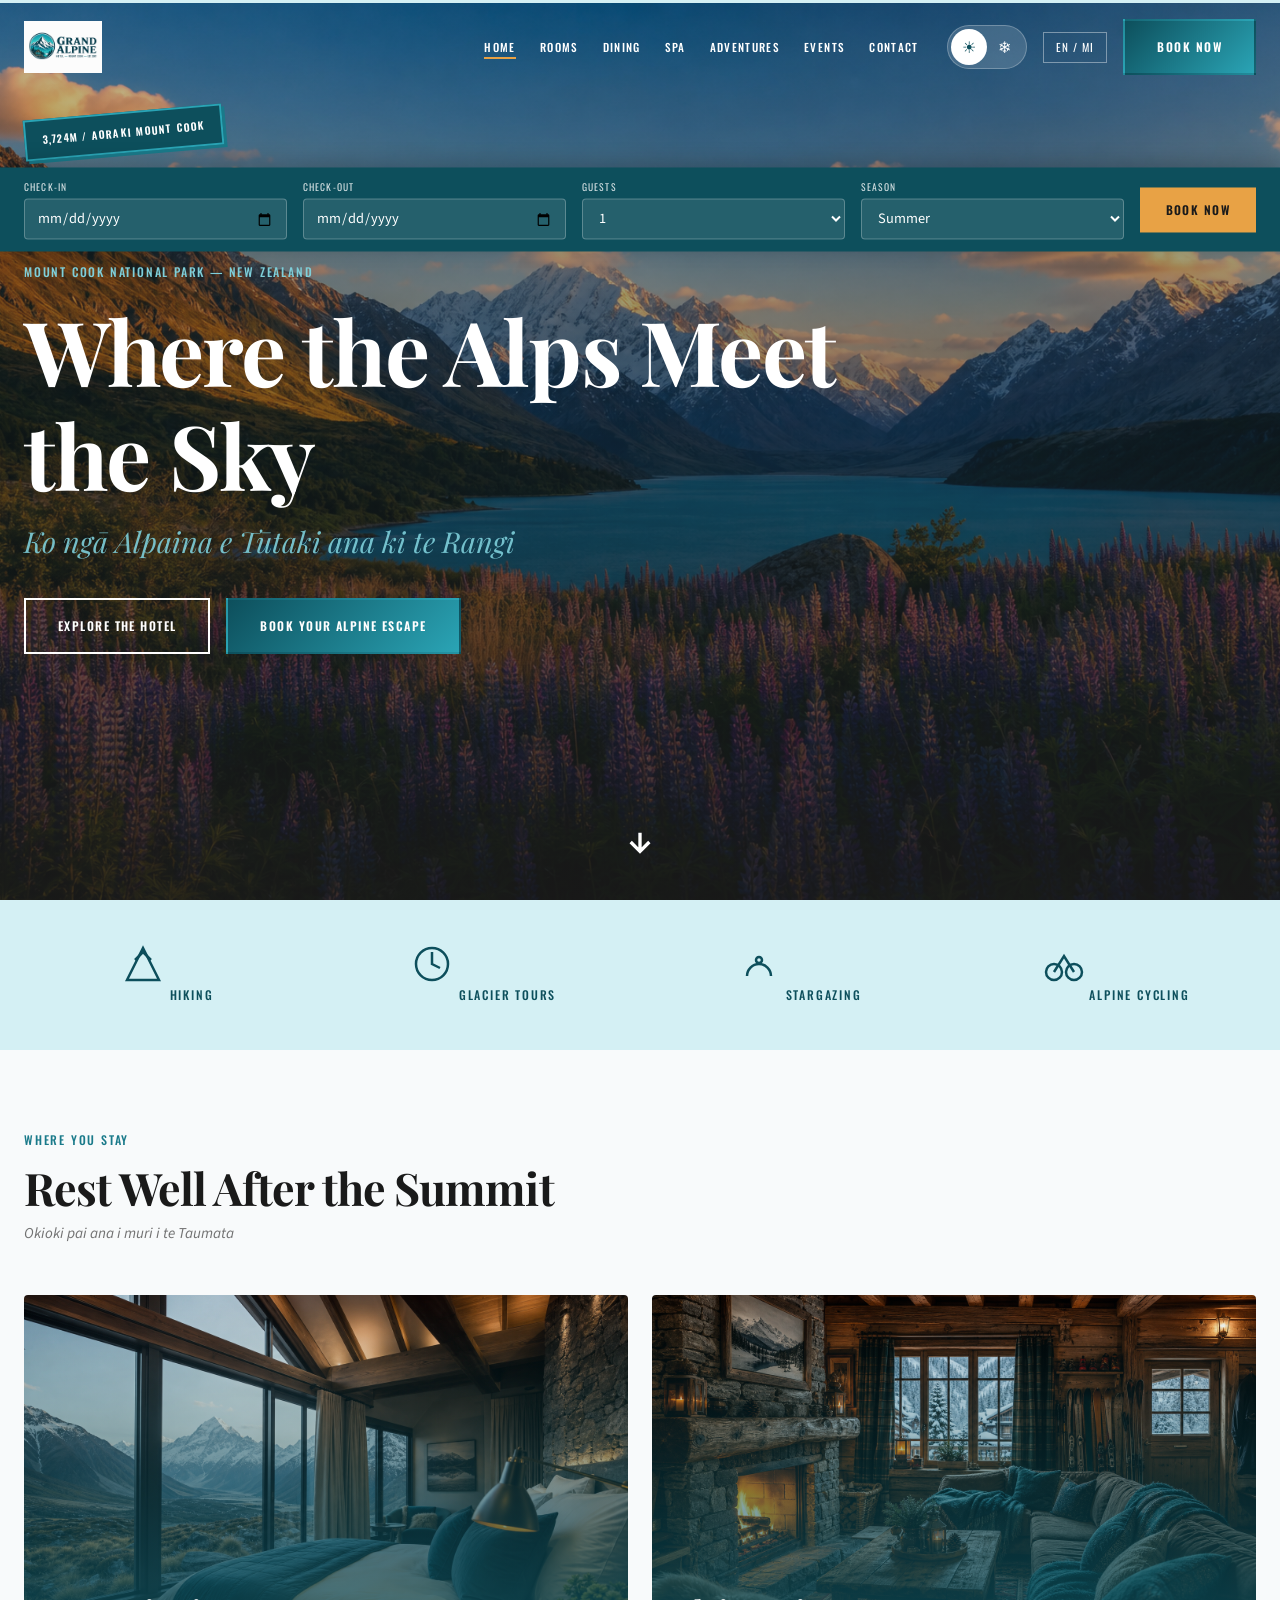
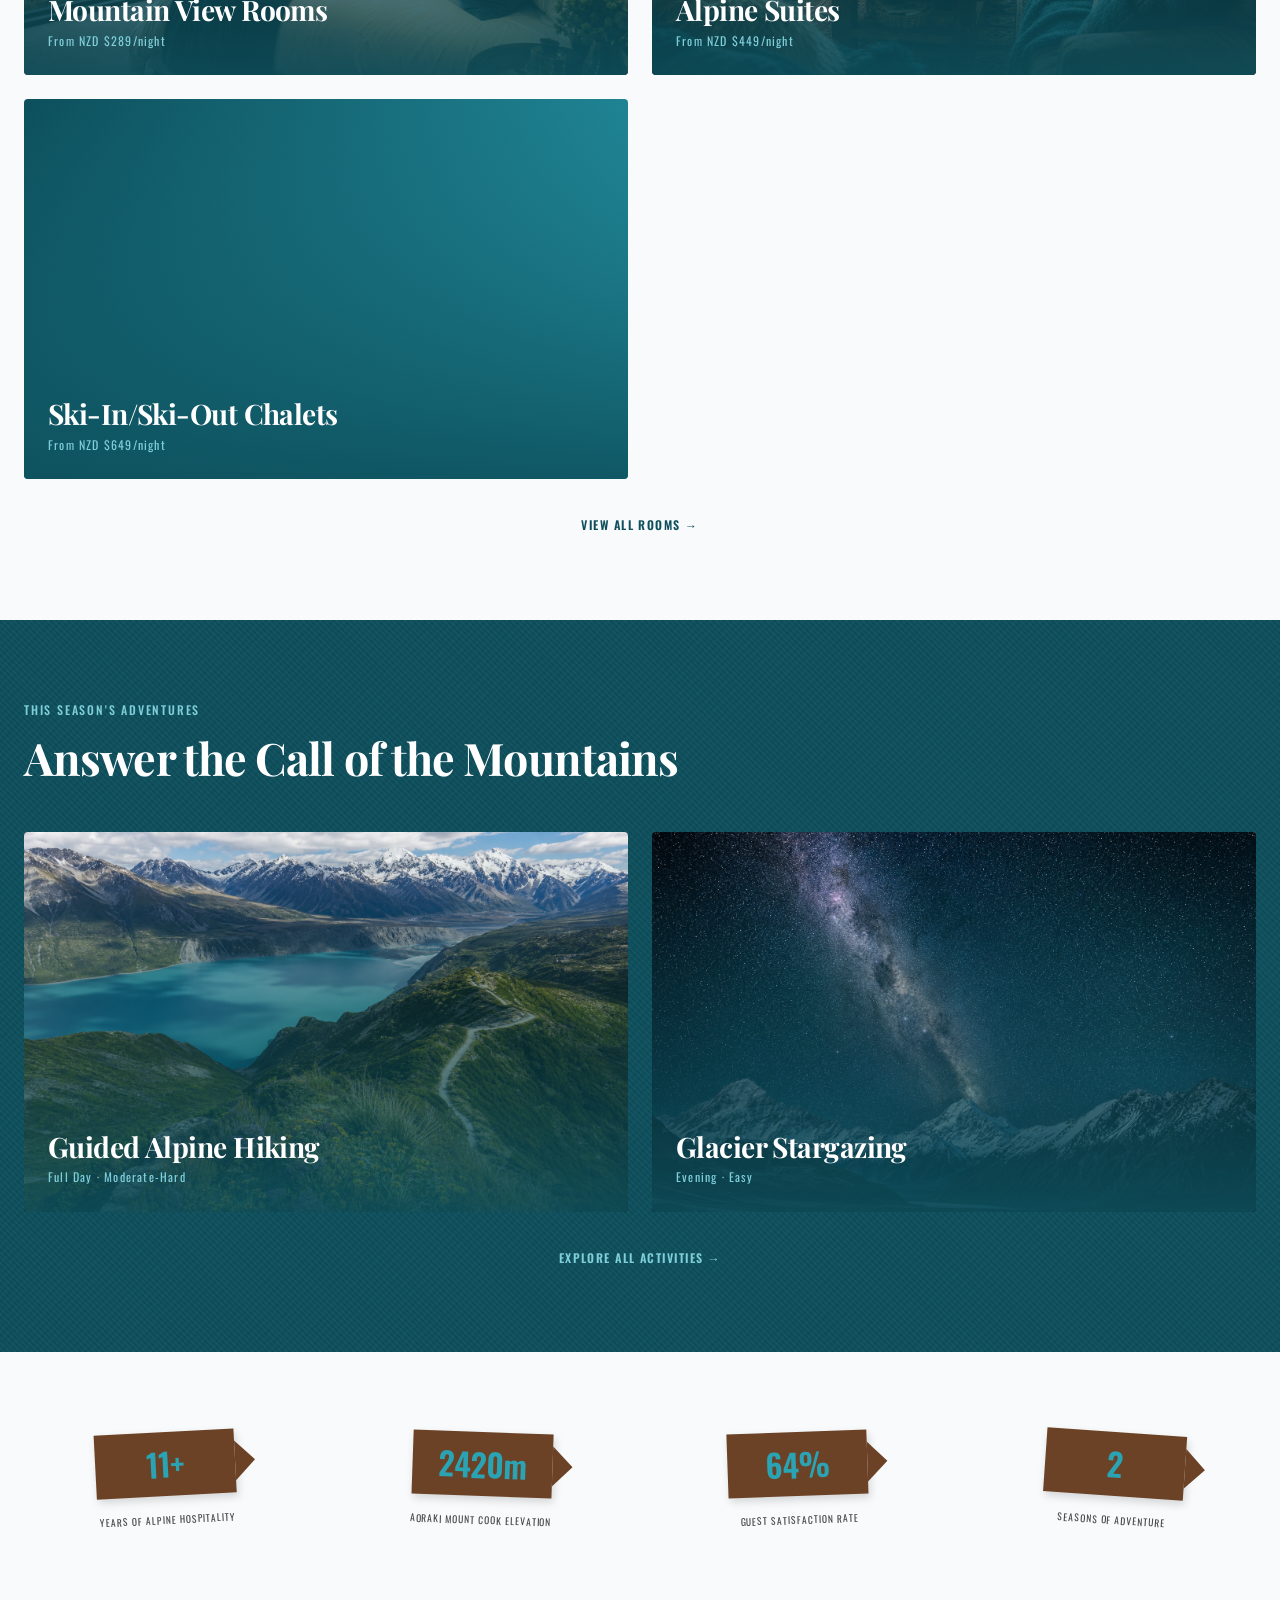
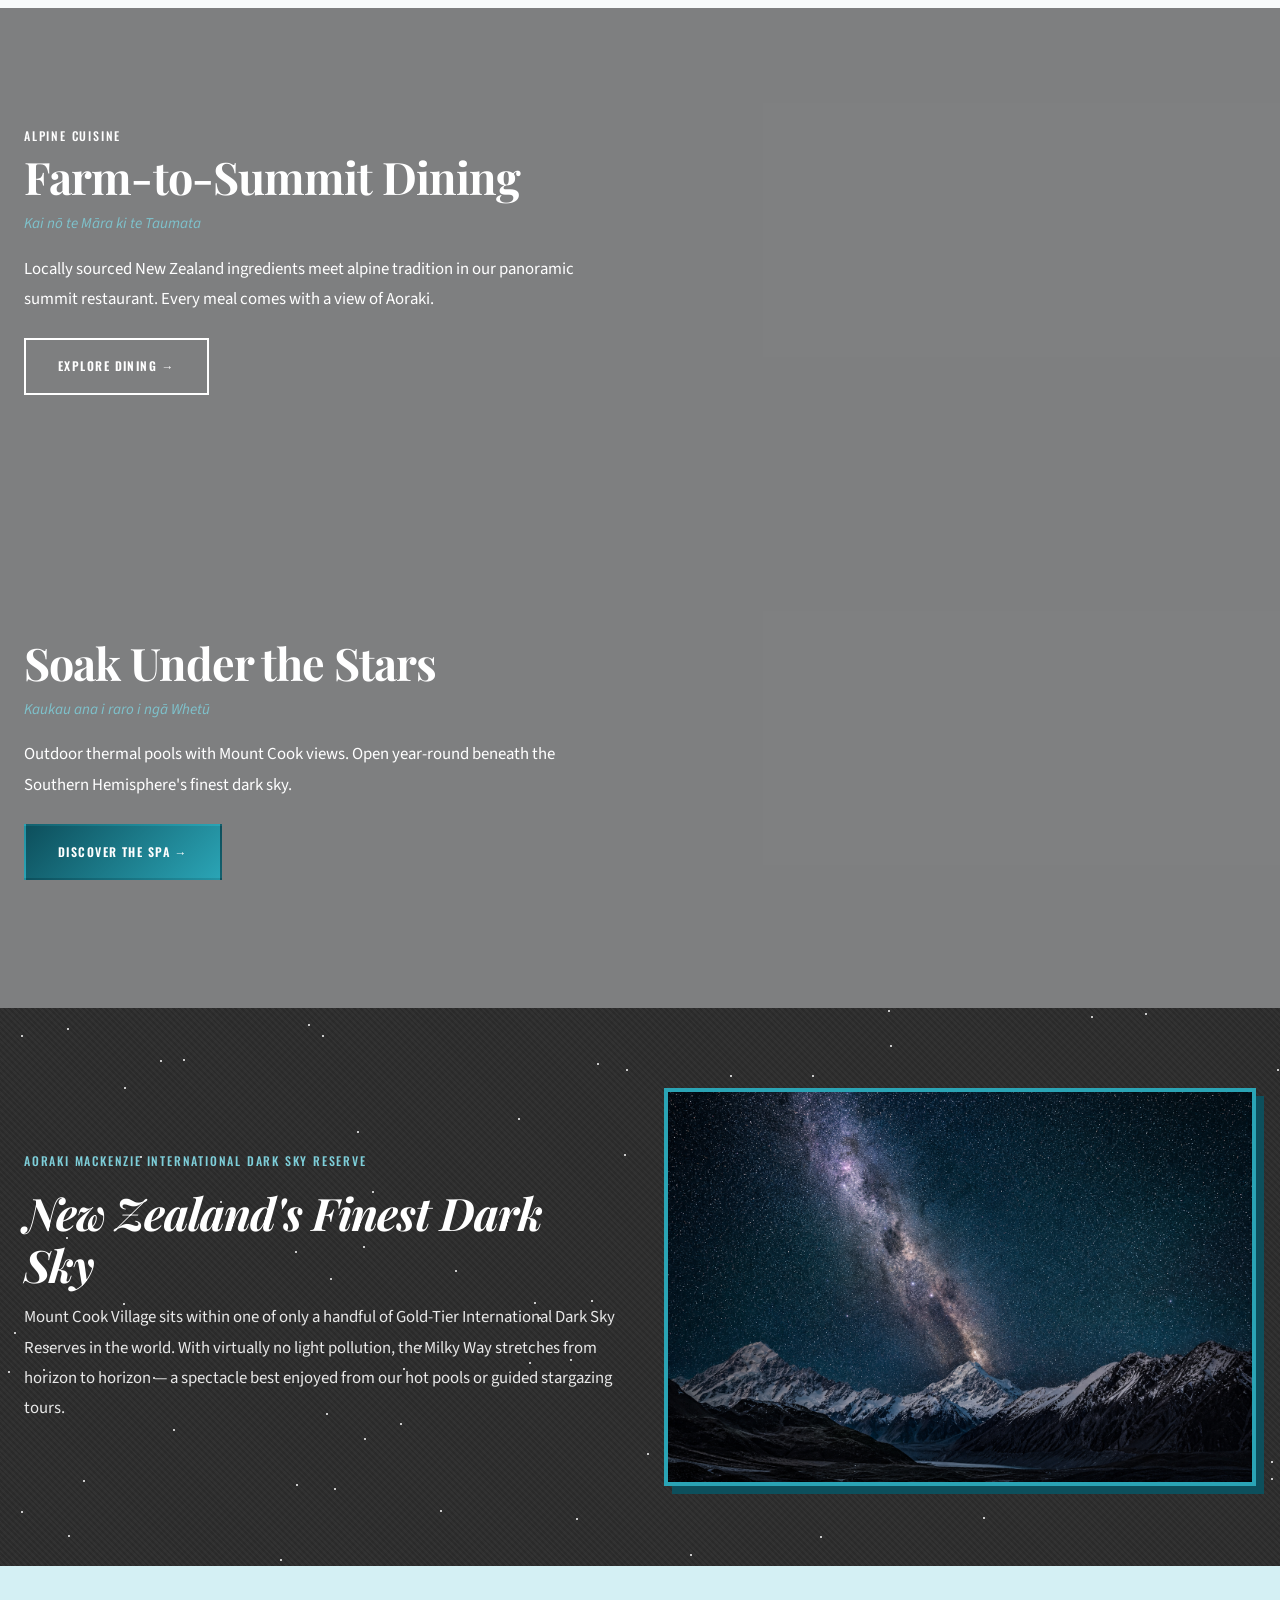
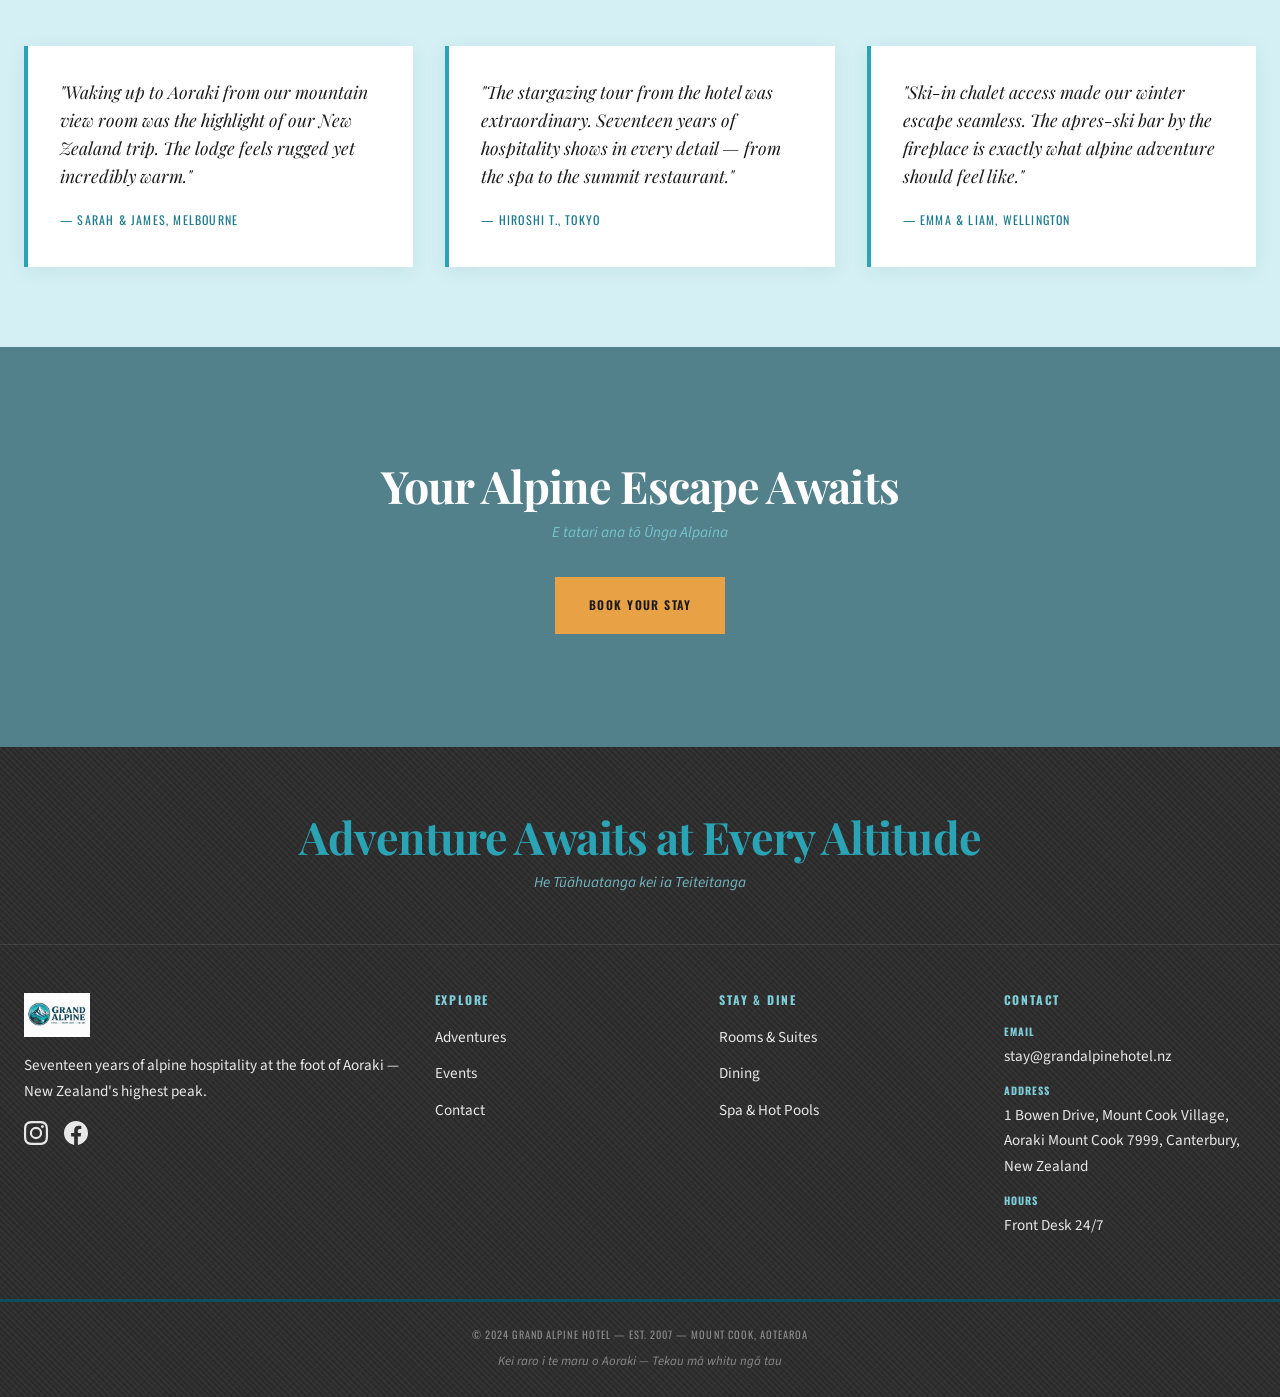
==== commit f30b033a: "Add Grand Alpine logo and integrate across site. Replace navbar/footer SVG icons with generated logo" ====
--- a/index.html
+++ b/index.html
@@ -5,6 +5,7 @@
   <meta name="viewport" content="width=device-width, initial-scale=1.0">
   <meta name="description" content="Grand Alpine Hotel — Alpine adventure lodge at the foot of Aoraki Mount Cook, New Zealand. Est. 2007.">
   <title>Grand Alpine Hotel | Mount Cook, New Zealand</title>
+  <link rel="icon" type="image/png" href="assets/images/grand-alpine-logo.png">
   <link rel="stylesheet" href="styles/base.css">
   <link rel="stylesheet" href="styles/navbar.css">
   <link rel="stylesheet" href="styles/booking-bar.css">
@@ -20,15 +21,7 @@
   <header class="navbar">
     <div class="navbar__inner">
       <a href="index.html" class="navbar__logo">
-        <svg viewBox="0 0 40 40" fill="none" xmlns="http://www.w3.org/2000/svg" aria-hidden="true">
-          <path d="M20 4L6 34h28L20 4z" fill="#2AA4B5" stroke="#7ECFDA" stroke-width="2"/>
-          <path d="M20 14L12 30h16L20 14z" fill="#0D4F5C"/>
-          <circle cx="20" cy="8" r="3" fill="#FFFFFF"/>
-        </svg>
-        <div class="navbar__logo-text">
-          <span class="navbar__logo-name">GRAND ALPINE</span>
-          <span class="navbar__logo-sub">HOTEL — MOUNT COOK — EST. 2007</span>
-        </div>
+        <img src="assets/images/grand-alpine-logo.png" alt="Grand Alpine Hotel — Mount Cook" class="navbar__logo-img" width="220" height="52">
       </a>
       <nav class="navbar__nav">
         <ul class="navbar__links">
@@ -349,8 +342,7 @@
     <div class="footer__grid">
       <div class="footer__col">
         <div class="footer__logo">
-          <svg viewBox="0 0 40 40" fill="none" aria-hidden="true"><path d="M20 4L6 34h28L20 4z" fill="#2AA4B5"/><path d="M20 14L12 30h16L20 14z" fill="#0D4F5C"/></svg>
-          <span>GRAND ALPINE</span>
+          <img src="assets/images/grand-alpine-logo.png" alt="Grand Alpine Hotel" class="footer__logo-img" width="180" height="44">
         </div>
         <p data-en="Seventeen years of alpine hospitality at the foot of Aoraki — New Zealand's highest peak." data-mi="Tekau mā whitu ngā tau o te manaaki alpaina i raro i a Aoraki — te maunga teitei rawa o Aotearoa.">Seventeen years of alpine hospitality at the foot of Aoraki — New Zealand's highest peak.</p>
         <div class="footer__social">
--- a/styles/navbar.css
+++ b/styles/navbar.css
@@ -29,6 +29,21 @@
   gap: 0.75rem;
   color: var(--snow);
   flex-shrink: 0;
+}
+
+.navbar__logo-img {
+  height: 52px;
+  width: auto;
+  max-width: 220px;
+  object-fit: contain;
+  display: block;
+}
+
+@media (max-width: 768px) {
+  .navbar__logo-img {
+    height: 40px;
+    max-width: 160px;
+  }
 }
 
 .navbar__logo svg {
--- a/styles/components.css
+++ b/styles/components.css
@@ -376,6 +376,13 @@
   gap: 0.75rem;
   margin-bottom: 1rem;
   color: var(--snow);
+}
+
+.footer__logo-img {
+  height: 44px;
+  width: auto;
+  max-width: 180px;
+  object-fit: contain;
 }
 
 .footer__logo svg {
